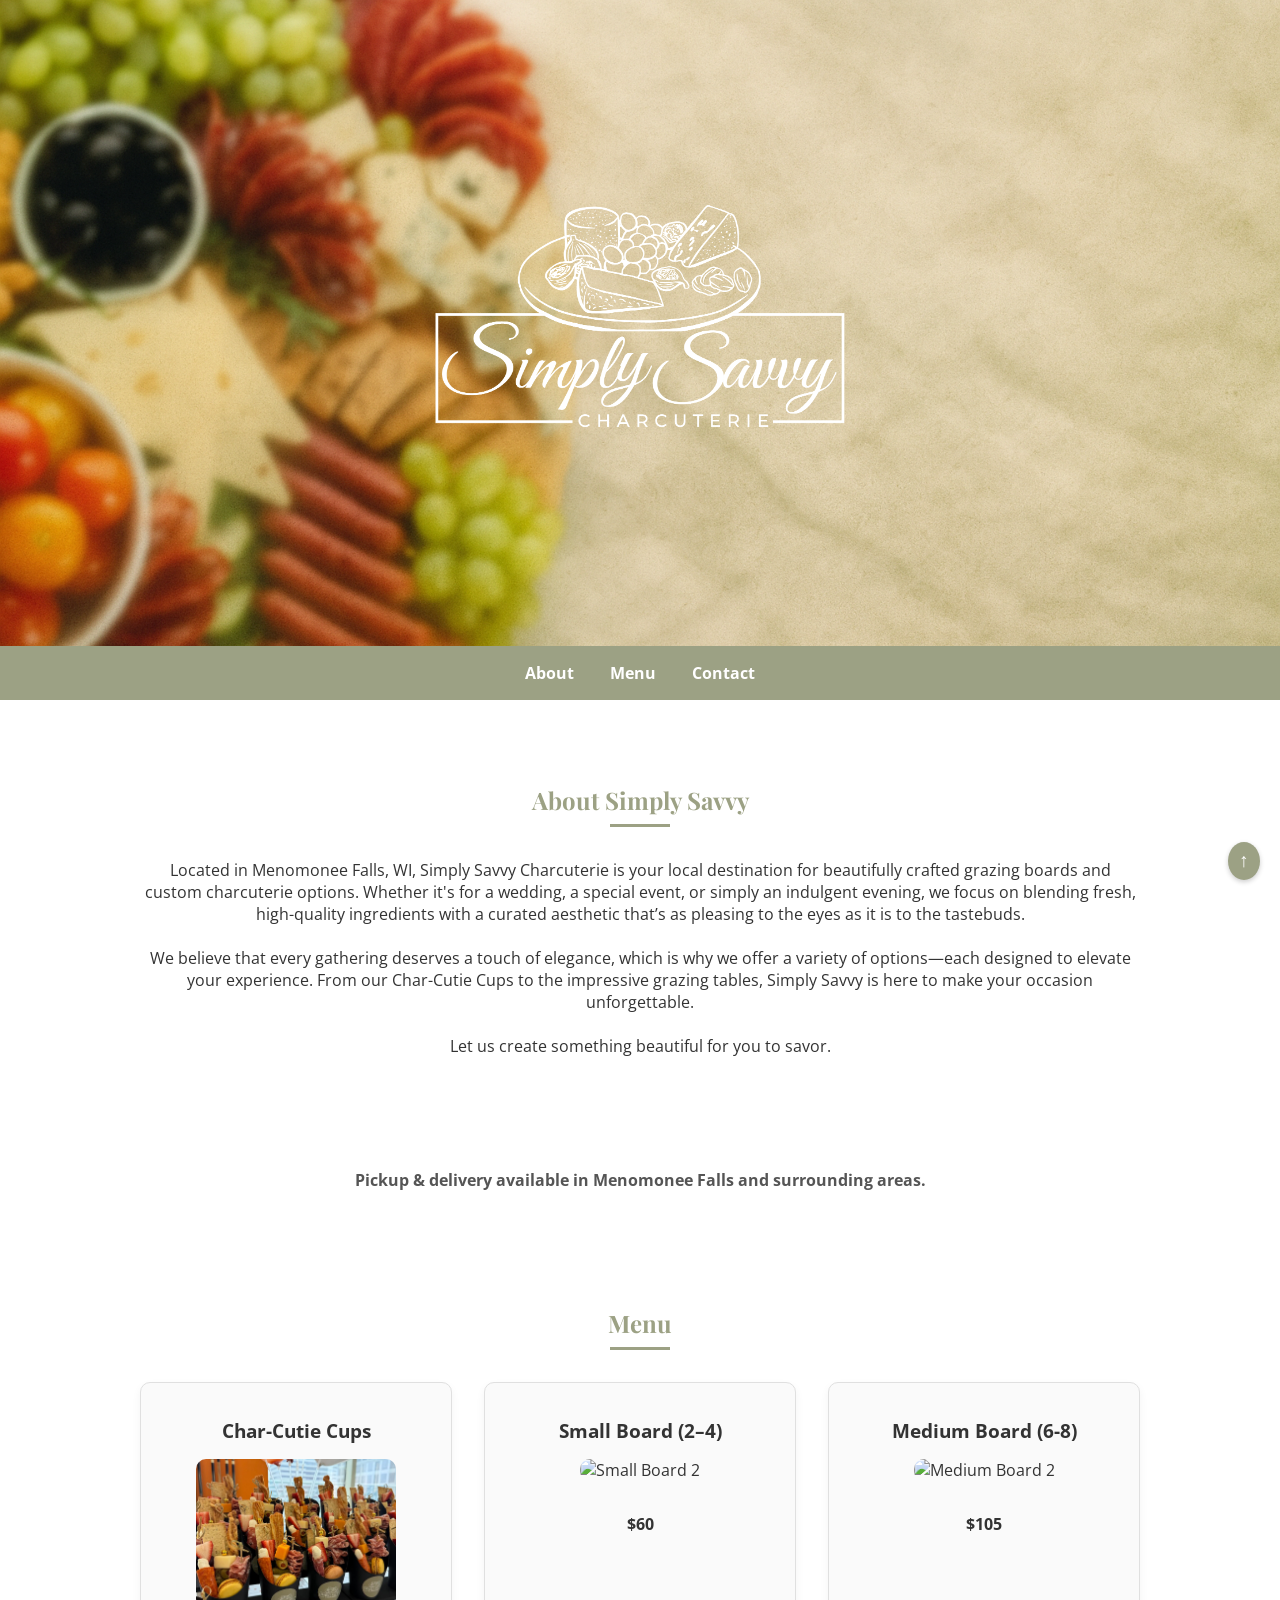
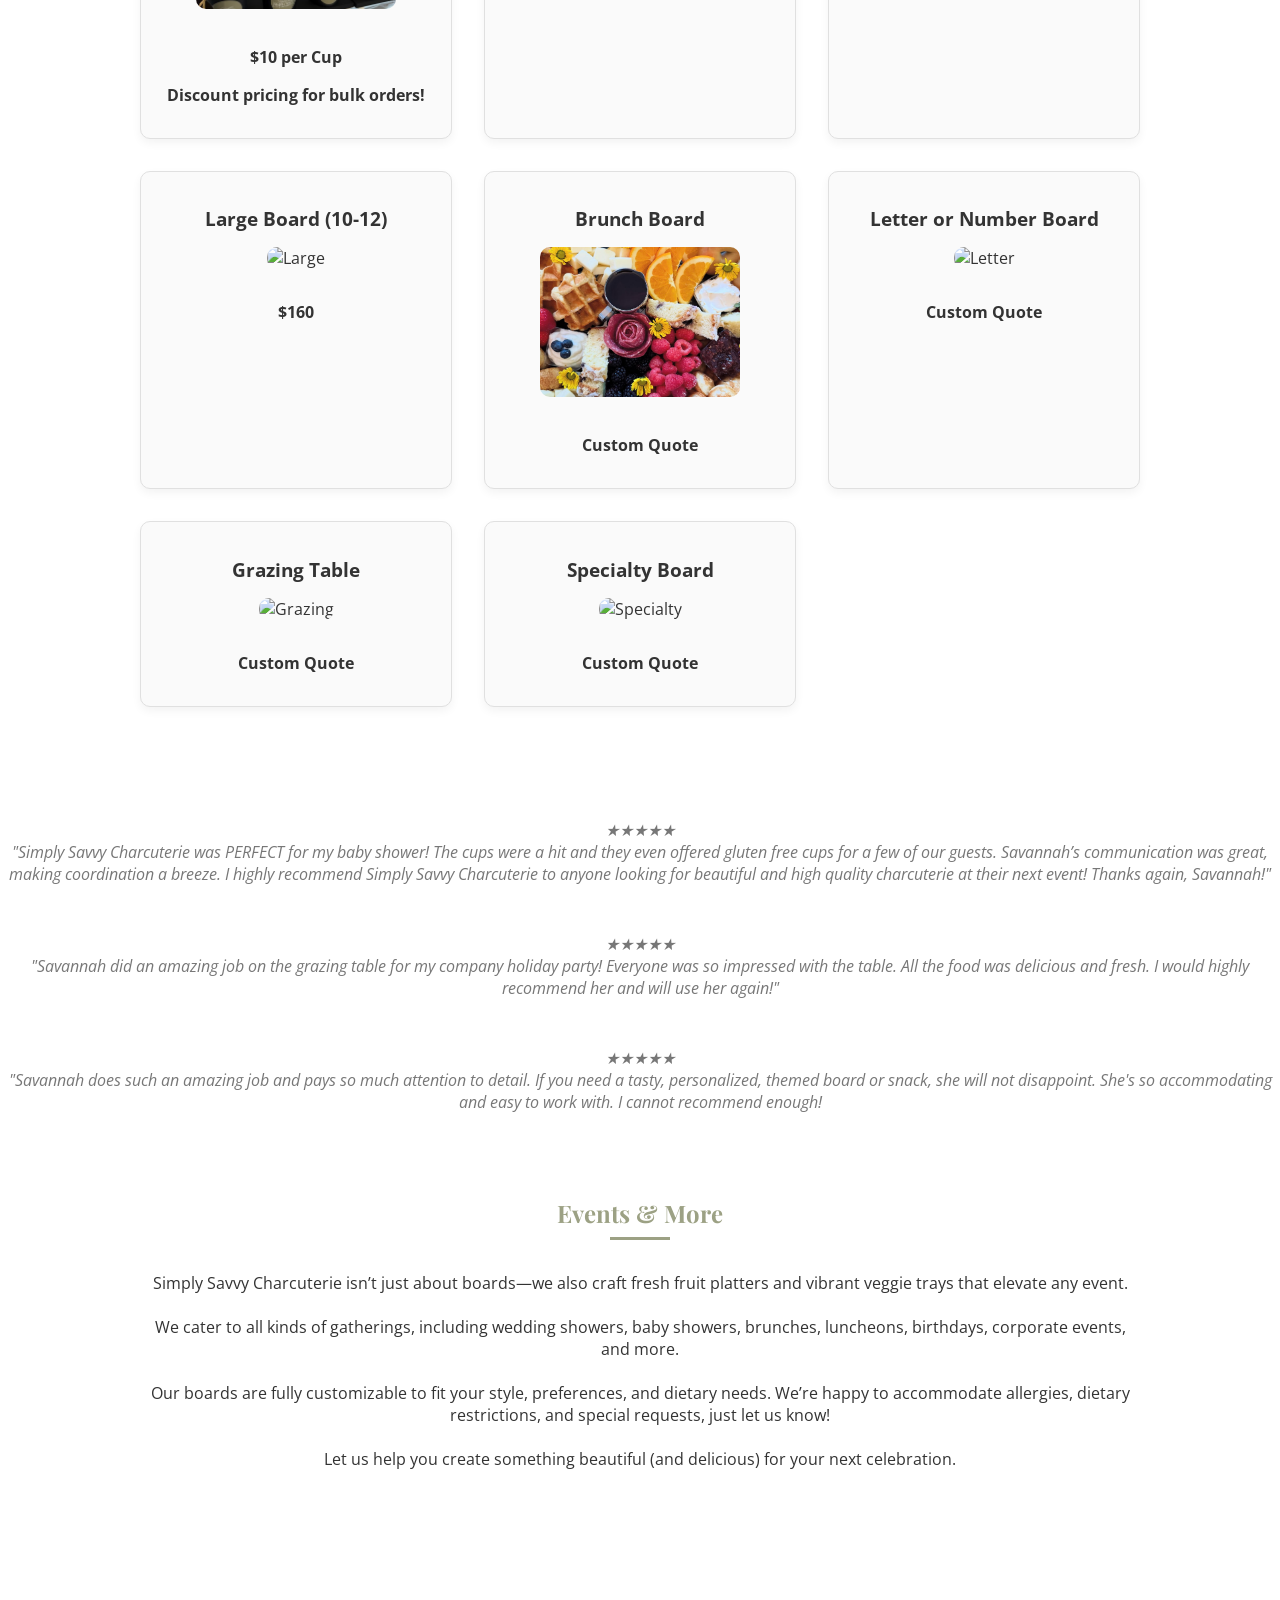
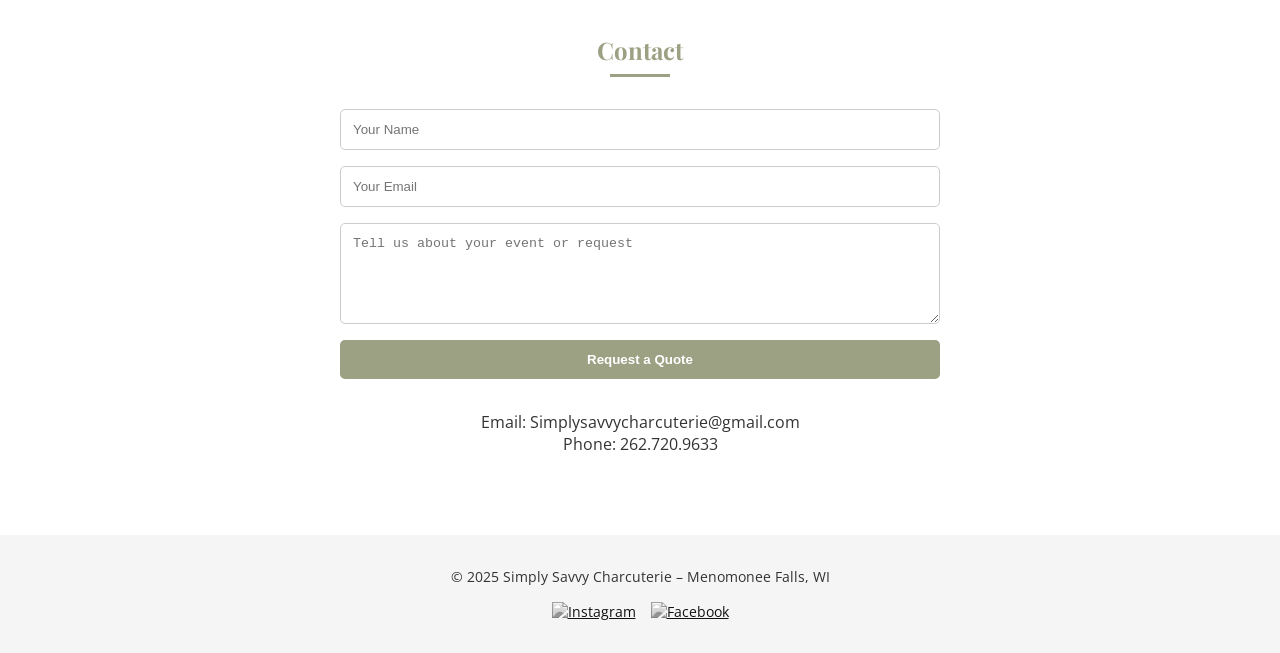
==== index.html @ 7640eafc "Update index.html" ====
<!DOCTYPE html>
<html lang="en">
<head>
  <!-- Google Analytics -->
<script async src="https://www.googletagmanager.com/gtag/js?id=G-XXXXXXXXXX"></script>
<script>
  window.dataLayer = window.dataLayer || [];
  function gtag(){dataLayer.push(arguments);}
  gtag('js', new Date());
  gtag('config', 'G-SJ7EQNNYXX');
</script>

 <head>
  <meta charset="UTF-8" />
  <meta name="viewport" content="width=device-width, initial-scale=1.0" />
  <title>Simply Savvy Charcuterie</title>
  <link rel="icon" href="favicon.jpg" type="image/png">
  <!-- other links like fonts etc. -->
</head>
 <link rel="icon" href="favicon.jpg" type="image/png">

  <meta charset="UTF-8" />
  <meta name="viewport" content="width=device-width, initial-scale=1.0" />
  <title>Simply Savvy Charcuterie</title>
  <!-- Fonts -->
  <link href="https://fonts.googleapis.com/css2?family=Playfair+Display:wght@600&family=Open+Sans&family=Montserrat:wght@500&family=Allura&display=swap" rel="stylesheet">
  <style>
    html {
      scroll-behavior: smooth;
    }

    body {
      margin: 0;
      font-family: 'Open Sans', sans-serif;
      background-color: #ffffff;
      color: #333;
    }

   header {
      background: url('assets/Banner Picture.png') center/cover no-repeat;
      height: 70vh; /* you can adjust this shorter/taller */
      display: flex;
      flex-direction: column;
      align-items: center;
      justify-content: flex-start;
      padding-top: 1rem; /* distance from top */
      color: white;
      text-align: center;
      position: relative;
    }


   header img {
      max-width: 600px;
      margin-bottom: 0.5rem; /* tighten space between logo and tagline */
    }

header h1 {
      font-family: 'Allura', cursive;
      font-size: 3rem;
      font-weight: 400;
      margin: 0;
    }


    nav {
      background-color: #9ca184;
      padding: 1rem;
      text-align: center;
      position: sticky;
      top: 0;
      z-index: 1000;
    }

    nav a {
      margin: 0 1rem;
      color: white;
      text-decoration: none;
      font-weight: bold;
    }

    section {
      padding: 4rem 1rem;
      max-width: 1000px;
      margin: auto;
    }

    h2 {
      text-align: center;
      font-family: 'Playfair Display', serif;
      color: #9ca184;
      margin-bottom: 2rem;
      position: relative;
    }

    h2::after {
      content: "";
      display: block;
      width: 60px;
      height: 3px;
      background: #9ca184;
      margin: 0.5rem auto 0;
    }

    .menu-grid {
      display: grid;
      grid-template-columns: repeat(auto-fit, minmax(260px, 1fr));
      gap: 2rem;
    }

    .menu-card {
      border: 1px solid #e0e0e0;
      border-radius: 10px;
      padding: 1rem;
      background-color: #fafafa;
      text-align: center;
      box-shadow: 0 4px 10px rgba(0, 0, 0, 0.05);
      transition: transform 0.3s ease;
    }

    .menu-card:hover {
      transform: translateY(-5px);
    }

    .menu-card h3 {
      text-align: center;
      margin-bottom: 1rem;
    }

    .menu-card img {
      width: 200px;
      height: 150px;
      object-fit: cover;
      border-radius: 10px;
      margin-bottom: 1rem;
    }

    form {
      display: flex;
      flex-direction: column;
      gap: 1rem;
      max-width: 600px;
      margin: auto;
    }

    input, textarea, button {
      padding: 0.75rem;
      border: 1px solid #ccc;
      border-radius: 5px;
    }

    button {
      background-color: #9ca184;
      color: white;
      border: none;
      cursor: pointer;
      font-weight: bold;
      transition: background-color 0.3s ease, transform 0.2s;
    }

    button:hover {
      background-color: #8d9473;
      transform: scale(1.02);
    }

    .announcement {
      text-align: center;
      font-weight: bold;
      color: #555;
      font-size: 1rem;
      margin: 2rem 0;
    }

    .testimonial {
      text-align: center;
      font-style: italic;
      color: #777;
      margin: 3rem auto 0;
    }

    .back-to-top {
      position: fixed;
      bottom: 20px;
      right: 20px;
      background-color: #9ca184;
      color: white;
      border: none;
      border-radius: 50%;
      padding: 0.5rem 0.7rem;
      cursor: pointer;
      font-size: 1.2rem;
      box-shadow: 0 2px 5px rgba(0, 0, 0, 0.2);
      z-index: 999;
    }

    footer {
      background-color: #f5f5f5;
      text-align: center;
      padding: 2rem 1rem;
      font-size: 0.9rem;
    }

    .social-icons {
      margin-top: 1rem;
      display: flex;
      justify-content: center;
      gap: 15px;
    }

    .social-icons img {
      width: 28px;
      height: 28px;
      transition: transform 0.2s;
      filter: grayscale(100%);
    }

    .social-icons img:hover {
      transform: scale(1.1);
    }

    .tagline {
      font-family: 'Allura', cursive;
      font-size: 3rem;
      color: white;
      margin-top: 0.5rem;
      margin-bottom: 0;
    }

    @media (max-width: 768px) {
  header {
    height: auto;
    padding-top: 2rem;
    padding-bottom: 2rem;
  }

  header img {
    width: 80%;
    max-width: 350px;
    margin-bottom: 0.5rem;
  }

  .tagline {
    font-size: 2rem;
    padding: 0 1rem;
  }

  nav {
    padding: 0.5rem;
  }

  nav a {
  display: inline-block;
  margin: 0 0.5rem;
  font-size: 0.9rem;
  }

  section {
    padding: 2rem 1rem;
  }

  h2 {
    font-size: 1.75rem;
  }

  .menu-grid {
    grid-template-columns: 1fr; /* stack cards vertically */
  }

  .menu-card img {
    width: 100%;
    height: auto;
  }

  .menu-card {
    padding: 1rem;
  }

  form {
    padding: 0 1rem;
  }

  .back-to-top {
    font-size: 1rem;
    padding: 0.4rem 0.6rem;
    bottom: 15px;
    right: 15px;
  }
 .section-divider {
    display: block;
    margin: 1.5rem auto 2rem;
    width: 300px;       /* ⬅️ increase for longer look */
    height: auto;
    max-height: 25px;           /* make it thinner */ 
    opacity: 0.7;
    object-fit: contain;

  }


  </style>
</head>
<body>
  <header>
    <img src="assets/White Logo SS.png" alt="Simply Savvy Charcuterie Logo" />
     
  </header>

  <nav>
    <a href="#about">About</a>
    <a href="#menu">Menu</a>
    <a href="#contact">Contact</a>
  </nav>

  <section id="about">
    <h2>About Simply Savvy</h2>
    <p style="text-align:center;">Located in Menomonee Falls, WI, Simply Savvy Charcuterie is your local destination for beautifully crafted grazing boards and custom charcuterie options. Whether it's for a wedding, a special event, or simply an indulgent evening, we focus on blending fresh, high-quality ingredients with a curated aesthetic that’s as pleasing to the eyes as it is to the tastebuds.<br><br>We believe that every gathering deserves a touch of elegance, which is why we offer a variety of options—each designed to elevate your experience. From our Char-Cutie Cups to the impressive grazing tables, Simply Savvy is here to make your occasion unforgettable.<br><br>Let us create something beautiful for you to savor.</p>
  </section>

  <div class="announcement">Pickup & delivery available in Menomonee Falls and surrounding areas.</div>

  <section id="menu">
    <h2>Menu</h2>
    <div class="menu-grid">
      <div class="menu-card">
        <h3>Char-Cutie Cups</h3>
        <img src="assets/Charcuterie Cups.jpg" alt="pink cup">
        <p><strong>$10 per Cup</strong></p>
        <p><strong>Discount pricing for bulk orders!</strong></p>
      </div>
      <div class="menu-card">
        <h3>Small Board (2–4)</h3>
        <img src="assets/Small new.jpg" alt="Small Board 2">
        <p><strong>$60</strong></p>
      </div>
      <div class="menu-card">
        <h3>Medium Board (6-8)</h3>
        <img src="assets/Medium new.jpg" alt="Medium Board 2">
        <p><strong>$105</strong></p>
      </div>
      <div class="menu-card">
        <h3>Large Board (10-12)</h3>
        <img src="assets/Large Board.jpg" alt="Large">
        <p><strong>$160</strong></p>
      </div>
      <div class="menu-card">
        <h3>Brunch Board</h3>
        <img src="assets/brunch new.jpg" alt="Brunch Board">
        <p><strong>Custom Quote</strong></p>
      </div>
      <div class="menu-card">
        <h3>Letter or Number Board</h3>
        <img src="assets/Letter new.jpg" alt="Letter">
        <p><strong>Custom Quote</strong></p>
      </div>
      <div class="menu-card">
        <h3>Grazing Table</h3>
        <img src="assets/Graze new.jpg" alt="Grazing">
        <p><strong>Custom Quote</strong></p>
      </div>
      <div class="menu-card">
        <h3>Specialty Board</h3>
        <img src="assets/Special new.jpg" alt="Specialty">
        <p><strong>Custom Quote</strong></p>
      </div>
    </div>
  </section>

 <div class="testimonial">★★★★★<br>"Simply Savvy Charcuterie was PERFECT for my baby shower! The cups were a hit and they even offered gluten free cups for a few of our guests. Savannah’s communication was great, making coordination a breeze. I highly recommend Simply Savvy Charcuterie to anyone looking for beautiful and high quality charcuterie at their next event! Thanks again, Savannah!"</div>

  <div class="testimonial">★★★★★<br>"Savannah did an amazing job on the grazing table for my company holiday party! Everyone was so impressed with the table. All the food was delicious and fresh. I would highly recommend her and will use her again!"</div>
  <div class="testimonial">★★★★★<br>"Savannah does such an amazing job and pays so much attention to detail. If you need a tasty, personalized, themed board or snack, she will not disappoint. She's so accommodating and easy to work with. I cannot recommend enough!</div>

  <section id="events">
  <h2>Events & More</h2>
  <p style="text-align:center;">
    Simply Savvy Charcuterie isn’t just about boards—we also craft fresh fruit platters and vibrant veggie trays that elevate any event.
<br><br>
We cater to all kinds of gatherings, including wedding showers, baby showers, brunches, luncheons, birthdays, corporate events, and more.
<br><br>
Our boards are fully customizable to fit your style, preferences, and dietary needs. We’re happy to accommodate allergies, dietary restrictions, and special requests, just let us know!
<br><br>
Let us help you create something beautiful (and delicious) for your next celebration.
  </p>
</section>

  <section id="contact">
    <h2>Contact</h2>
    <form name="contact" method="POST" data-netlify="true" action="/thank-you.html">
  <input type="hidden" name="form-name" value="contact" />
  
  <input type="text" name="name" placeholder="Your Name" required />
  <input type="email" name="email" placeholder="Your Email" required />
  <textarea name="message" placeholder="Tell us about your event or request" rows="5" required></textarea>
  
  <button type="submit">Request a Quote</button>
</form>


    <p style="text-align:center; margin-top: 2rem;">Email: Simplysavvycharcuterie@gmail.com<br>Phone: 262.720.9633</p>
  </section>

  <footer>
    &copy; 2025 Simply Savvy Charcuterie – Menomonee Falls, WI
    <div class="social-icons">
      <a href="https://www.instagram.com/simplysavvycharcuterie/" target="_blank">
        <img src="https://cdn-icons-png.flaticon.com/512/2111/2111463.png" alt="Instagram" />
      </a>
      <a href="https://www.facebook.com/people/Simply-Savvy-Charcuterie/61576973744688/" target="_blank">
        <img src="https://cdn-icons-png.flaticon.com/512/733/733547.png" alt="Facebook" />
      </a>
    </div>
  </footer>

  <button class="back-to-top" onclick="window.scrollTo({ top: 0, behavior: 'smooth' })">↑</button>
</body>
</html>
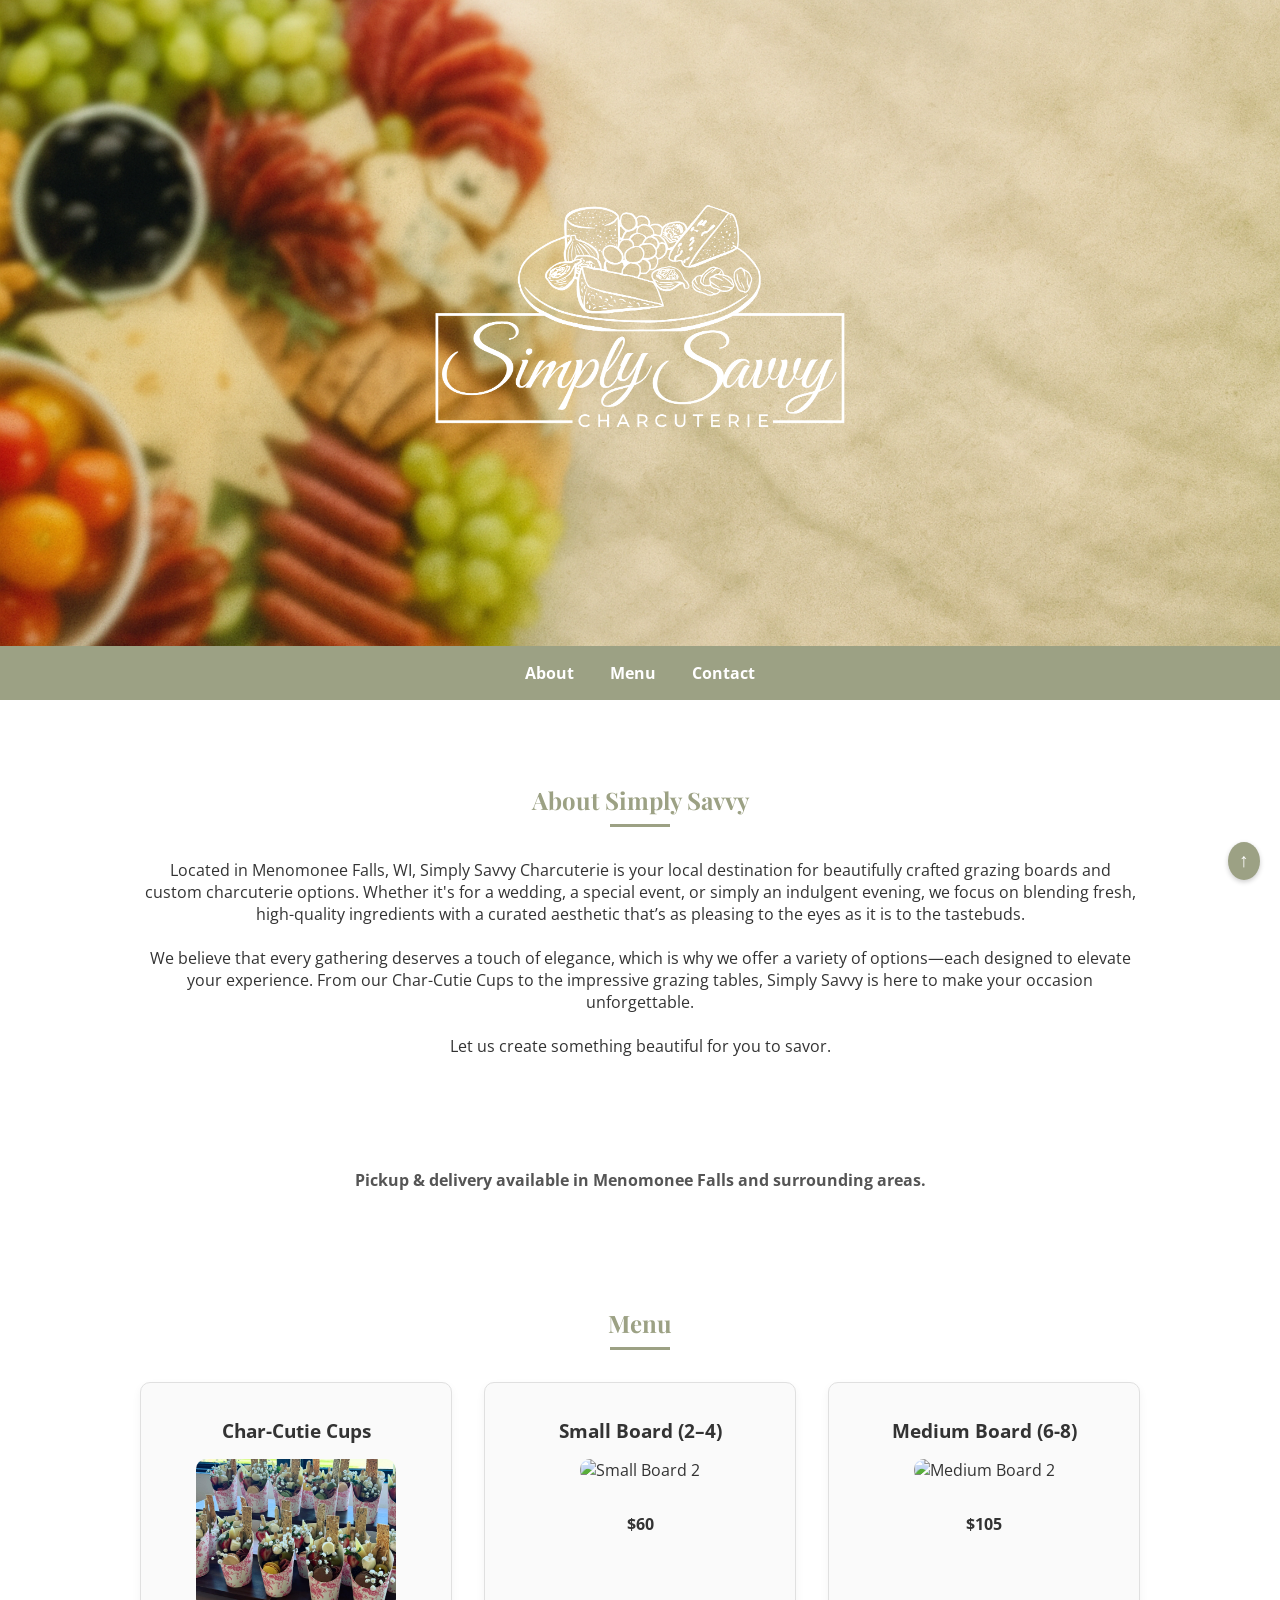
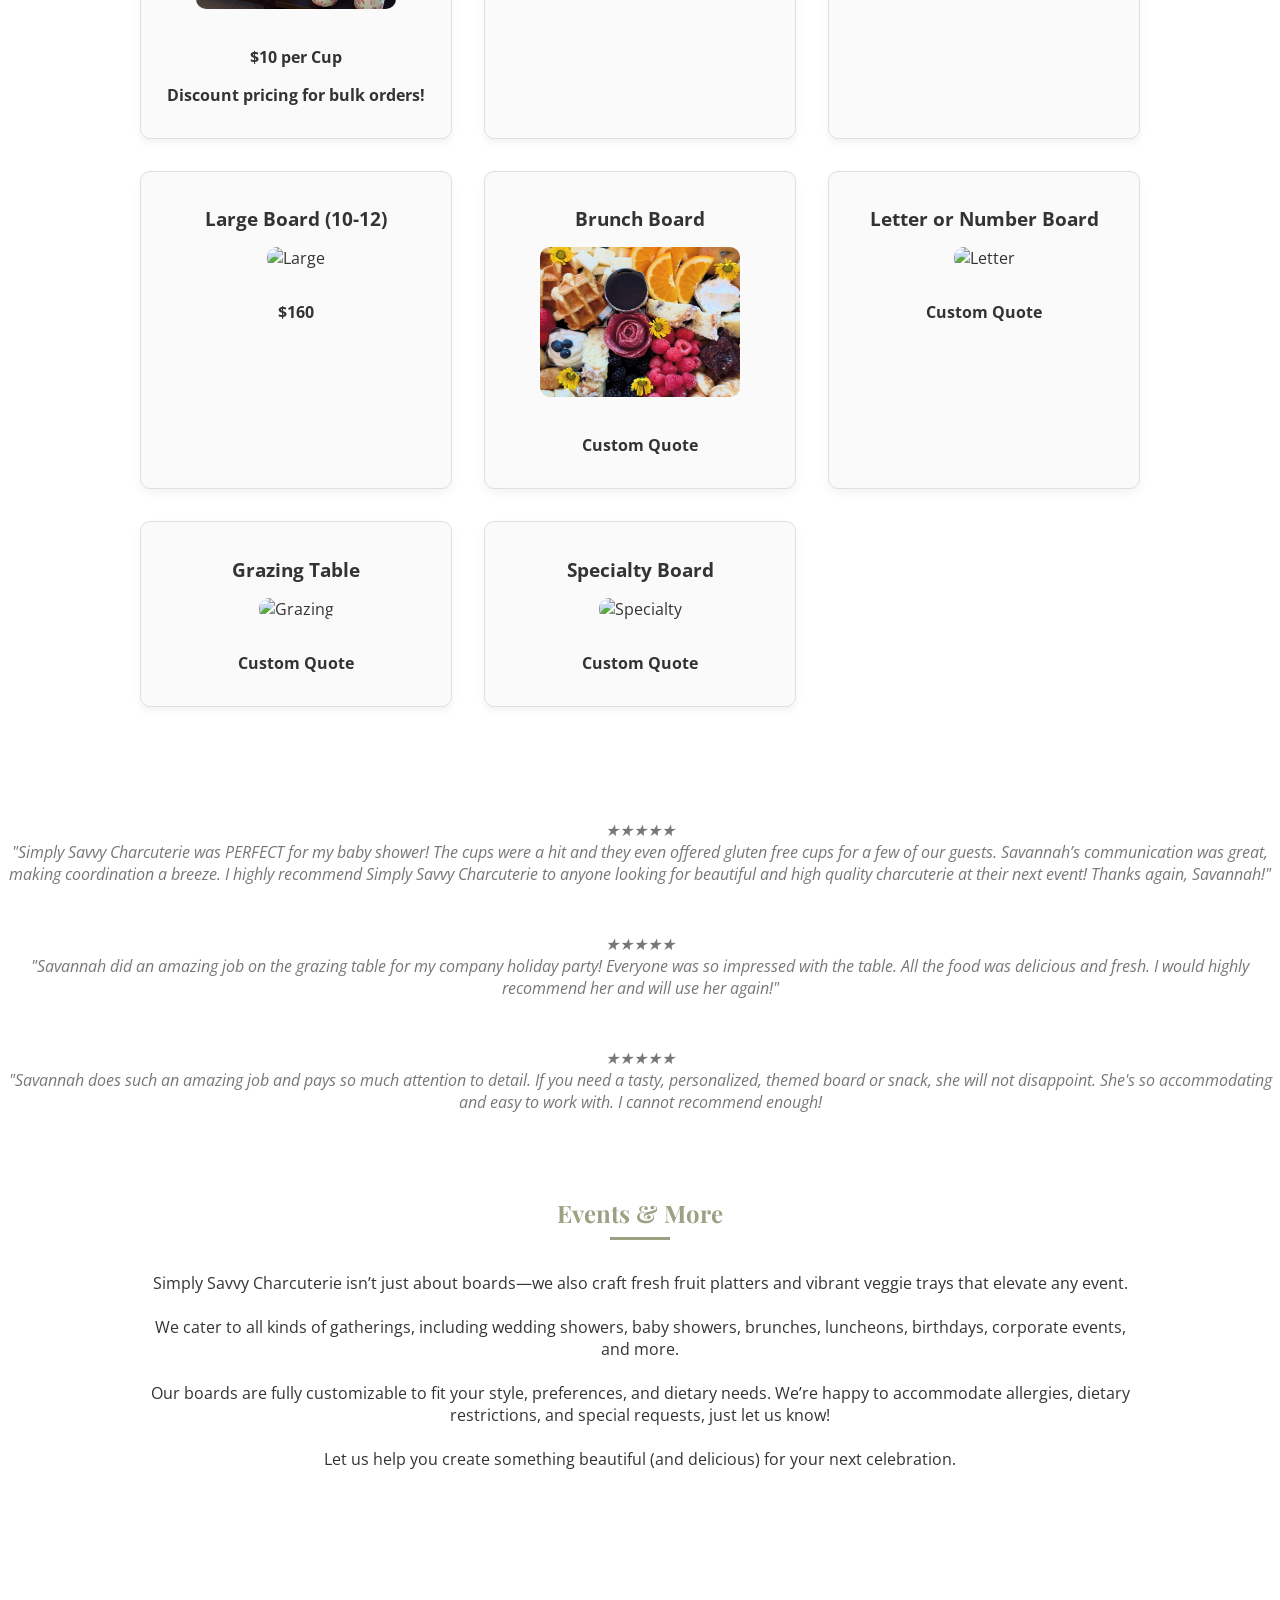
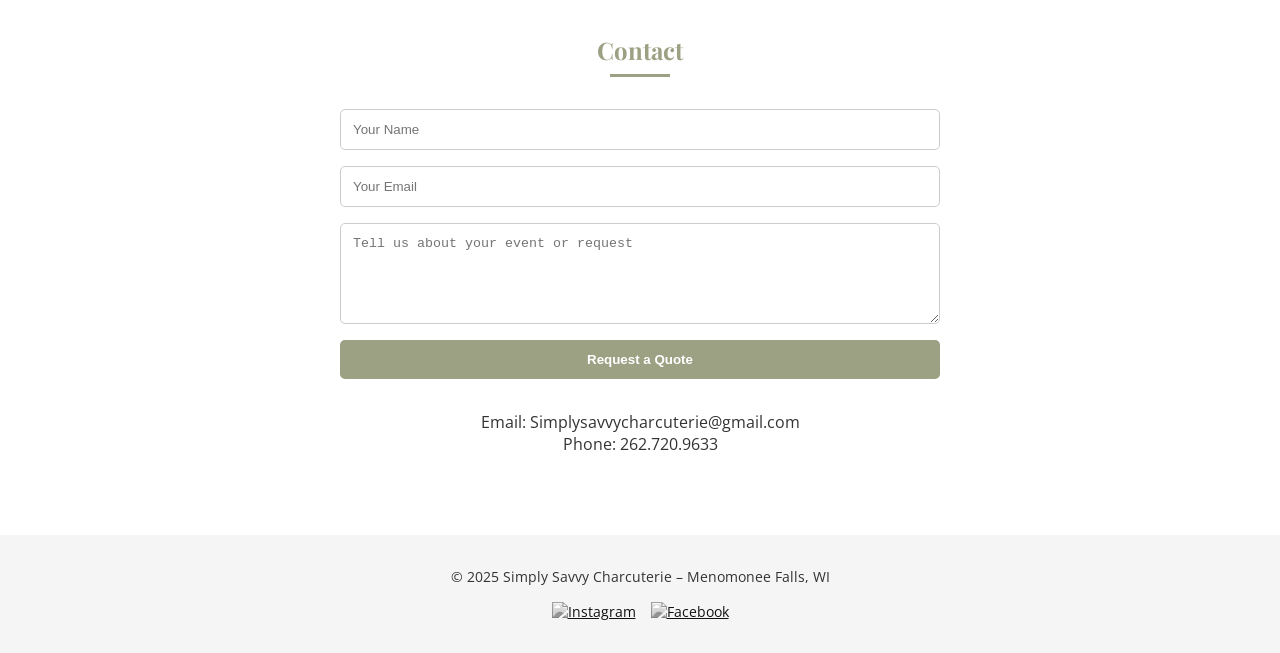
==== commit 8f1f95eb: "Update index.html" ====
--- a/index.html
+++ b/index.html
@@ -323,23 +323,23 @@
     <div class="menu-grid">
       <div class="menu-card">
         <h3>Char-Cutie Cups</h3>
-        <img src="assets/Charcuterie Cups.jpg" alt="pink cup">
+        <img src="assets/pink cup.jpg" alt="pink cup">
         <p><strong>$10 per Cup</strong></p>
         <p><strong>Discount pricing for bulk orders!</strong></p>
       </div>
       <div class="menu-card">
         <h3>Small Board (2–4)</h3>
-        <img src="assets/Small new.jpg" alt="Small Board 2">
+        <img src="assets/Small board 2.jpg" alt="Small Board 2">
         <p><strong>$60</strong></p>
       </div>
       <div class="menu-card">
         <h3>Medium Board (6-8)</h3>
-        <img src="assets/Medium new.jpg" alt="Medium Board 2">
+        <img src="assets/Medium board 2.jpg" alt="Medium Board 2">
         <p><strong>$105</strong></p>
       </div>
       <div class="menu-card">
         <h3>Large Board (10-12)</h3>
-        <img src="assets/Large Board.jpg" alt="Large">
+        <img src="assets/Large.jpg" alt="Large">
         <p><strong>$160</strong></p>
       </div>
       <div class="menu-card">
@@ -354,7 +354,7 @@
       </div>
       <div class="menu-card">
         <h3>Grazing Table</h3>
-        <img src="assets/Graze new.jpg" alt="Grazing">
+        <img src="assets/Grazing.jpg" alt="Grazing">
         <p><strong>Custom Quote</strong></p>
       </div>
       <div class="menu-card">
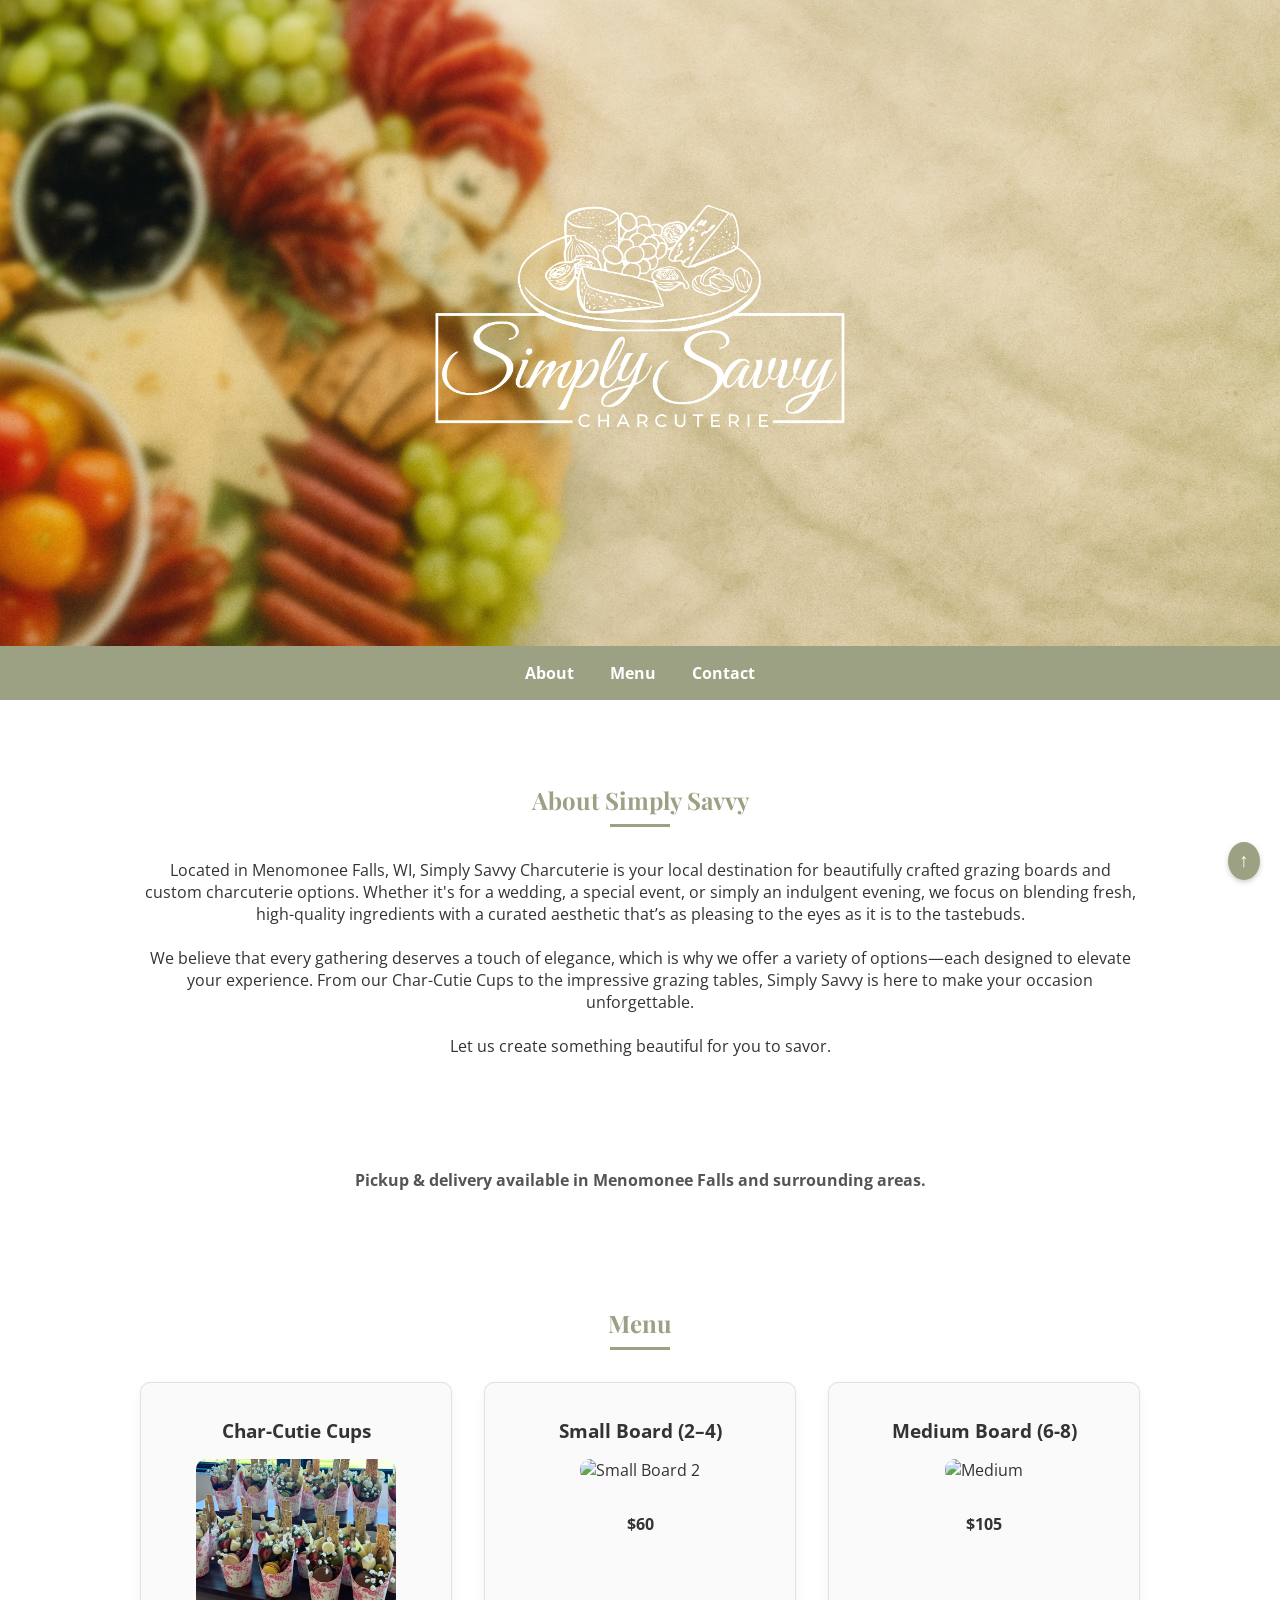
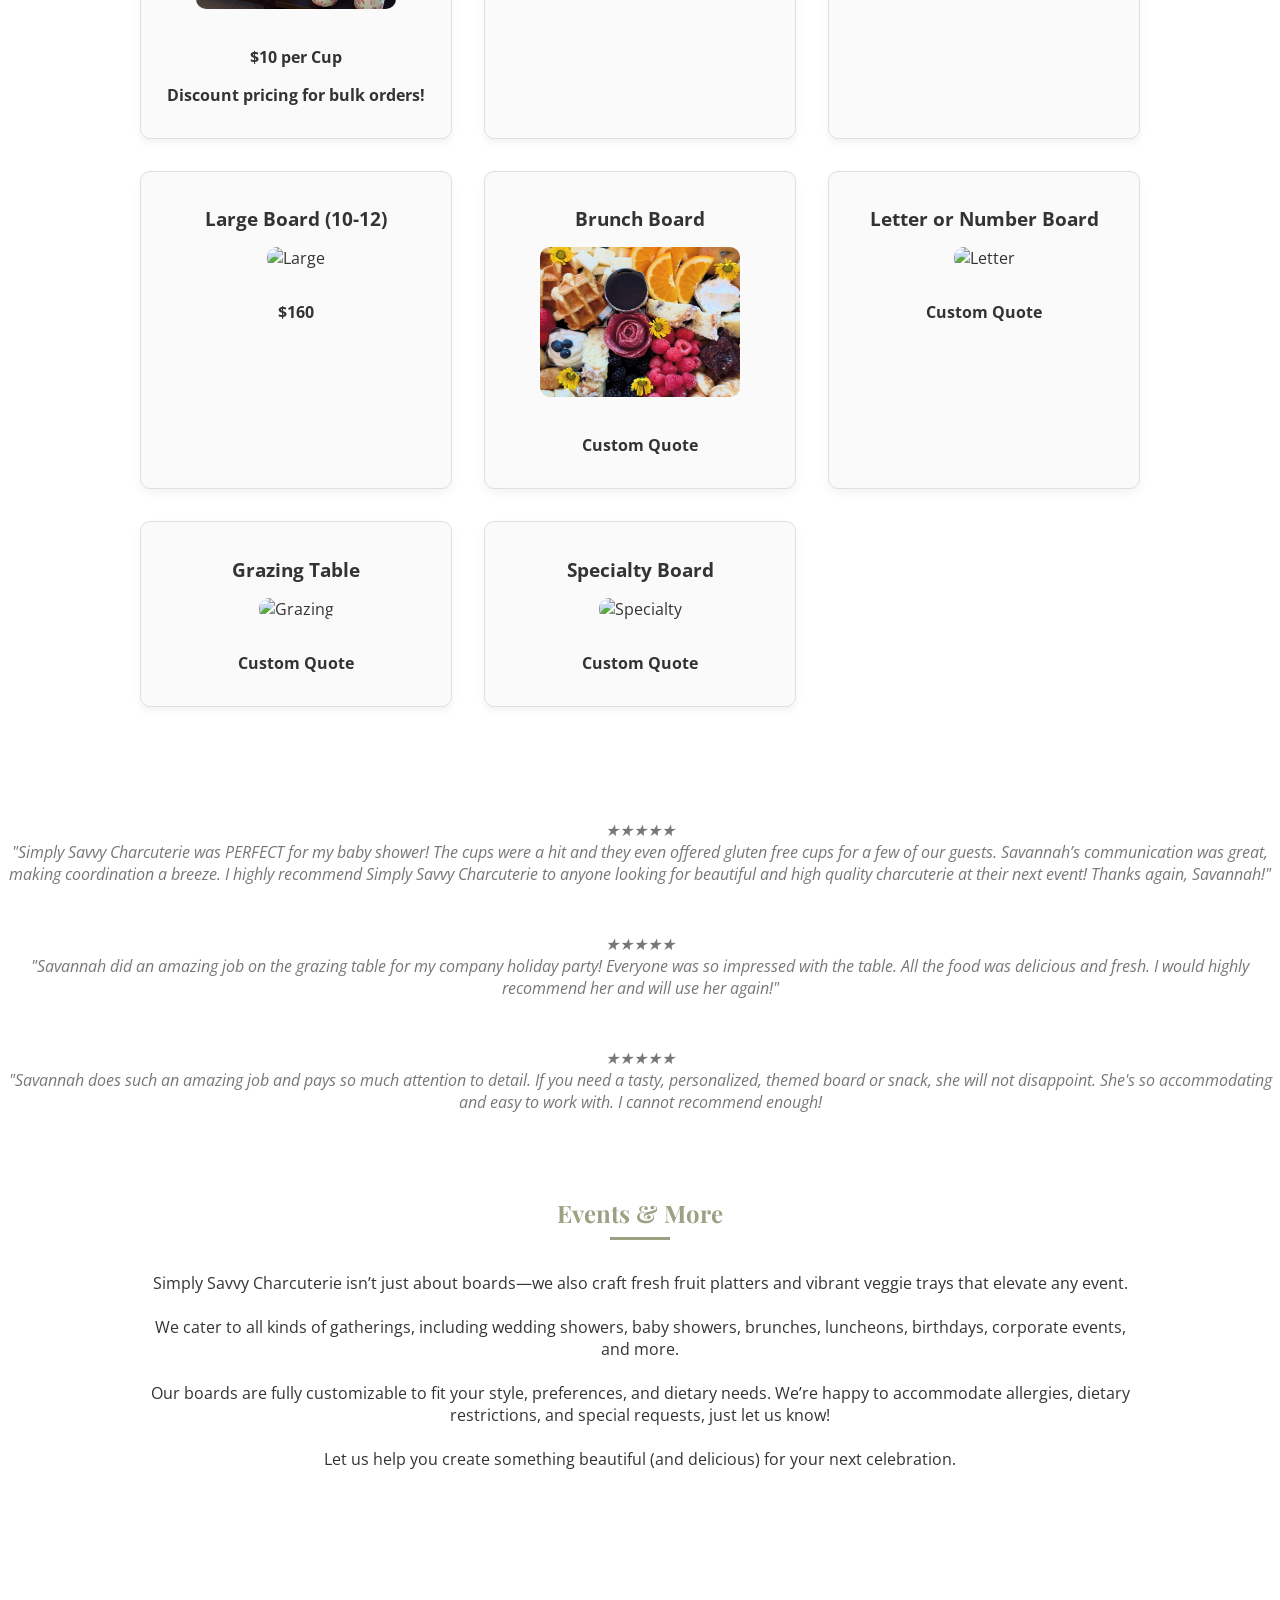
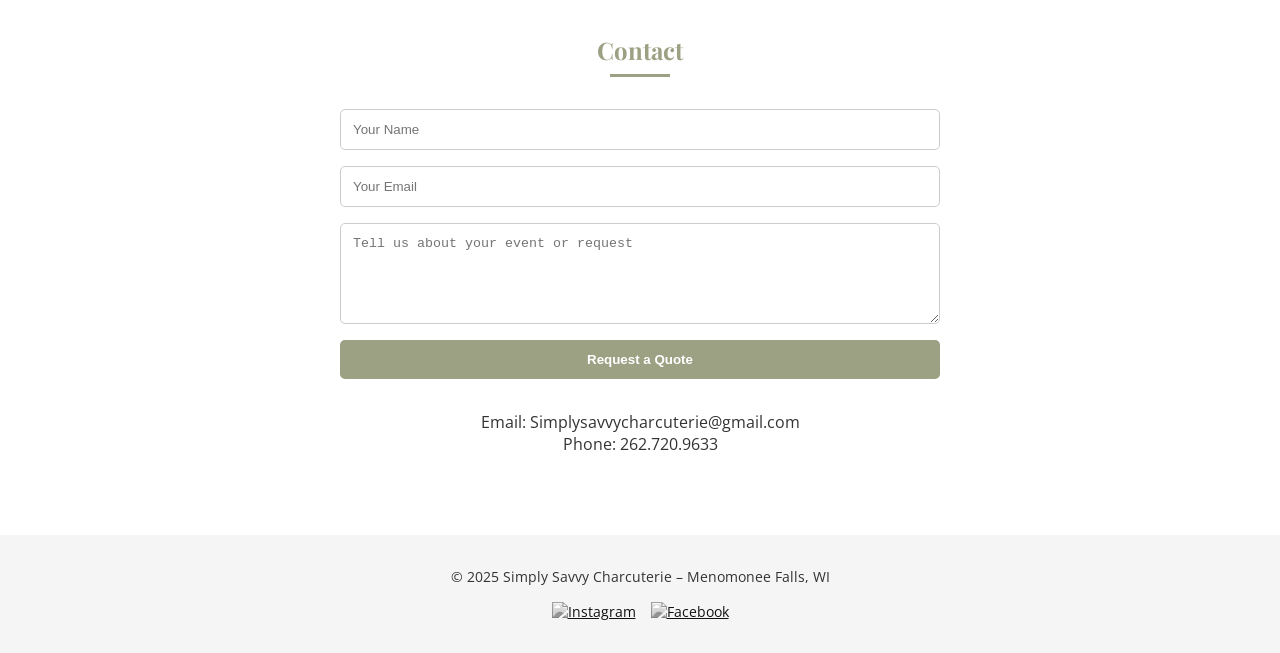
==== commit 57b642d8: "Update index.html" ====
--- a/index.html
+++ b/index.html
@@ -334,7 +334,7 @@
       </div>
       <div class="menu-card">
         <h3>Medium Board (6-8)</h3>
-        <img src="assets/Medium board 2.jpg" alt="Medium Board 2">
+        <img src="assets/Medium.jpg" alt="Medium">
         <p><strong>$105</strong></p>
       </div>
       <div class="menu-card">
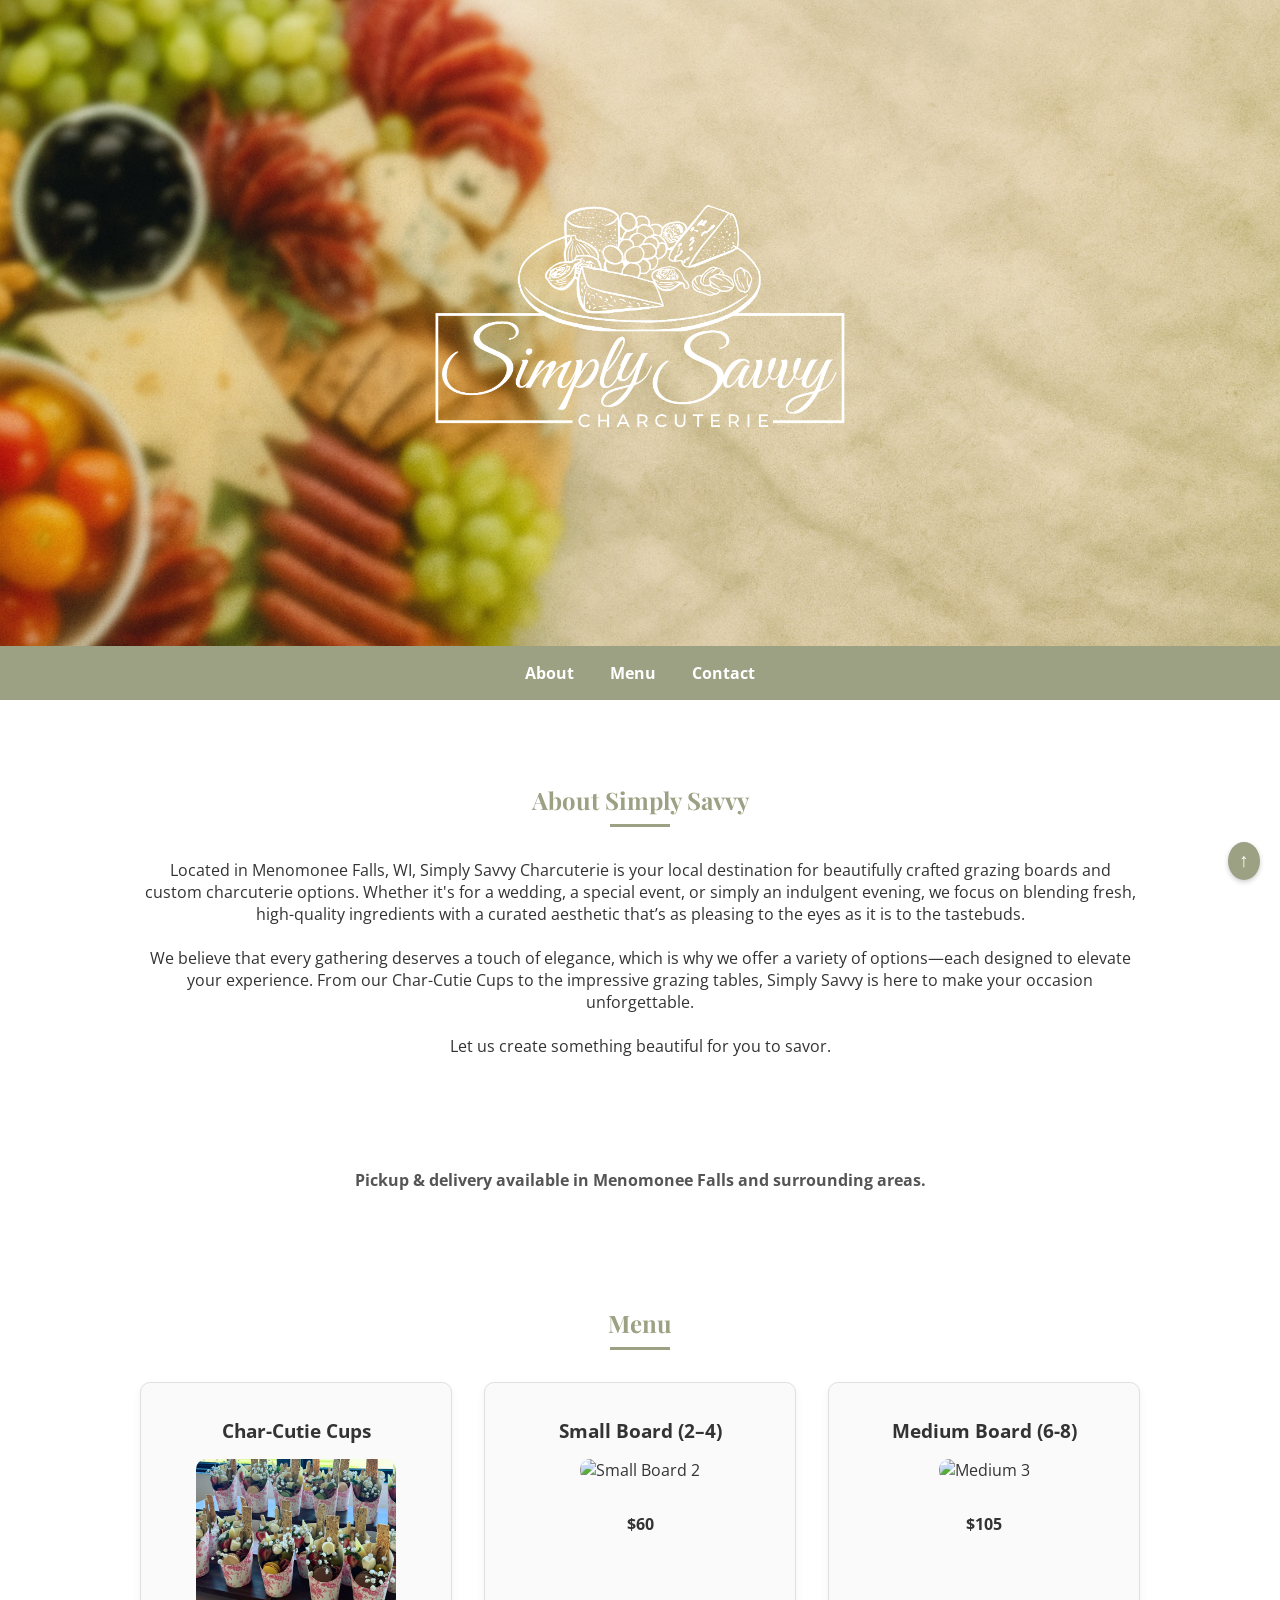
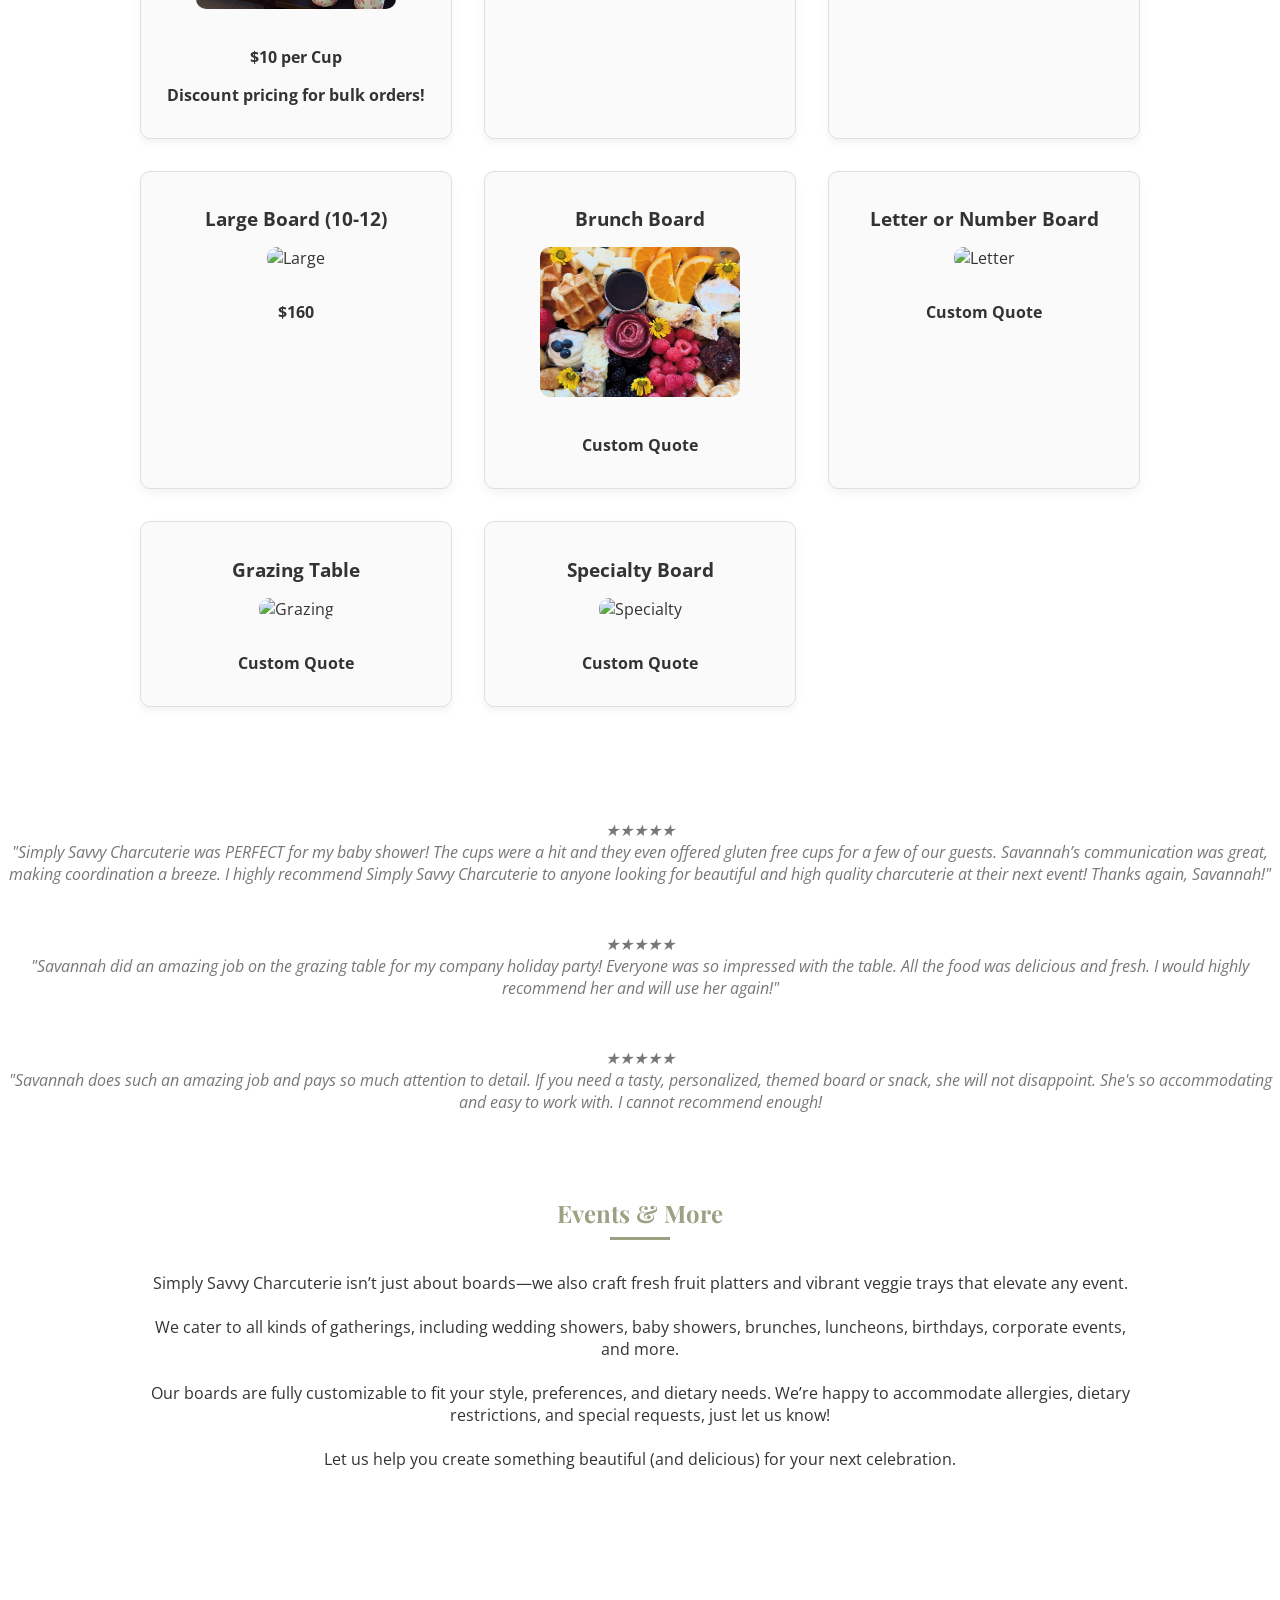
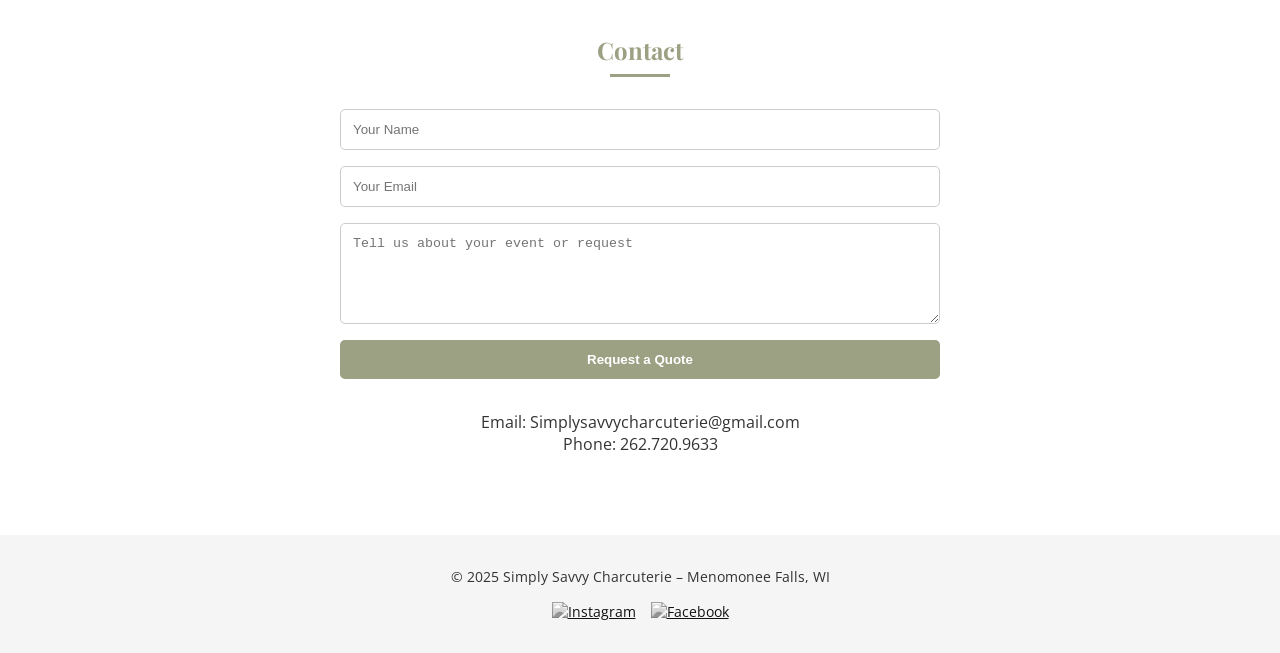
==== commit 373cb3f7: "Update index.html" ====
--- a/index.html
+++ b/index.html
@@ -334,7 +334,7 @@
       </div>
       <div class="menu-card">
         <h3>Medium Board (6-8)</h3>
-        <img src="assets/Medium.jpg" alt="Medium">
+        <img src="assets/Medium 3.jpg" alt="Medium 3">
         <p><strong>$105</strong></p>
       </div>
       <div class="menu-card">
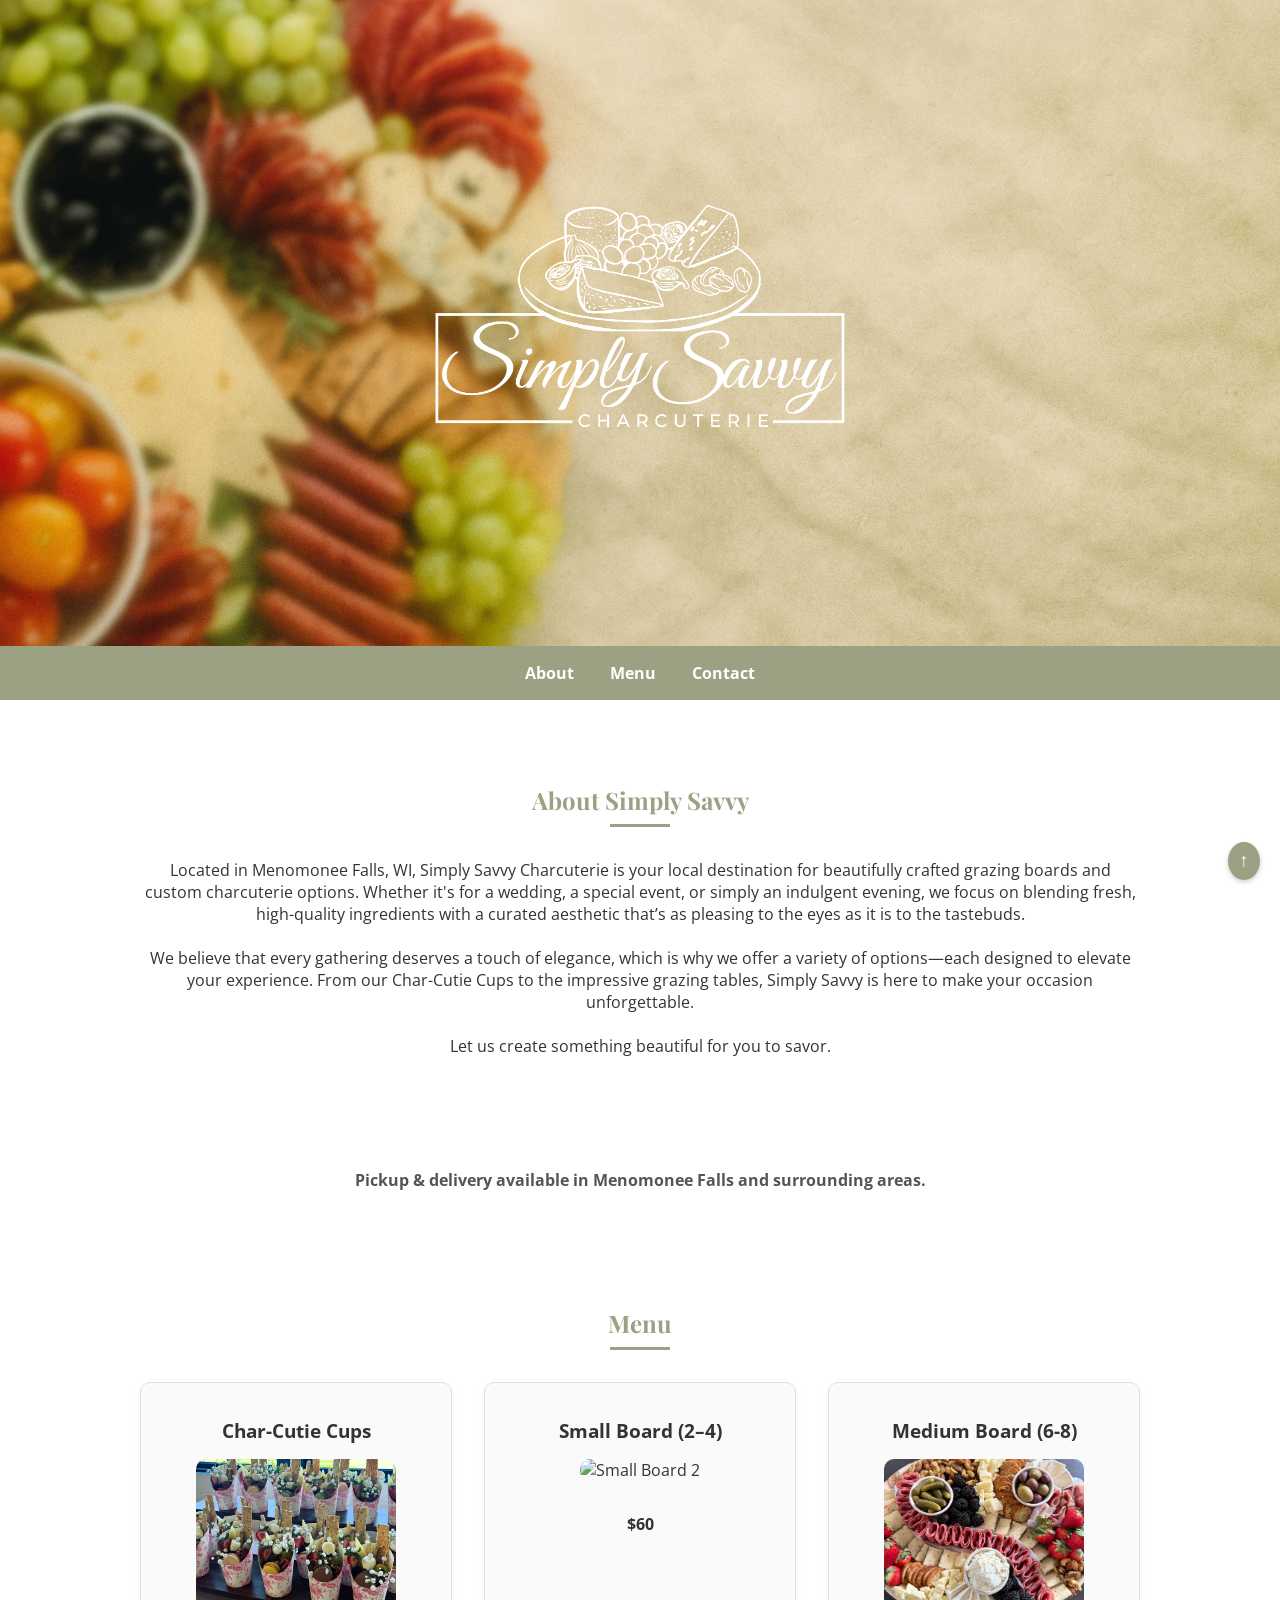
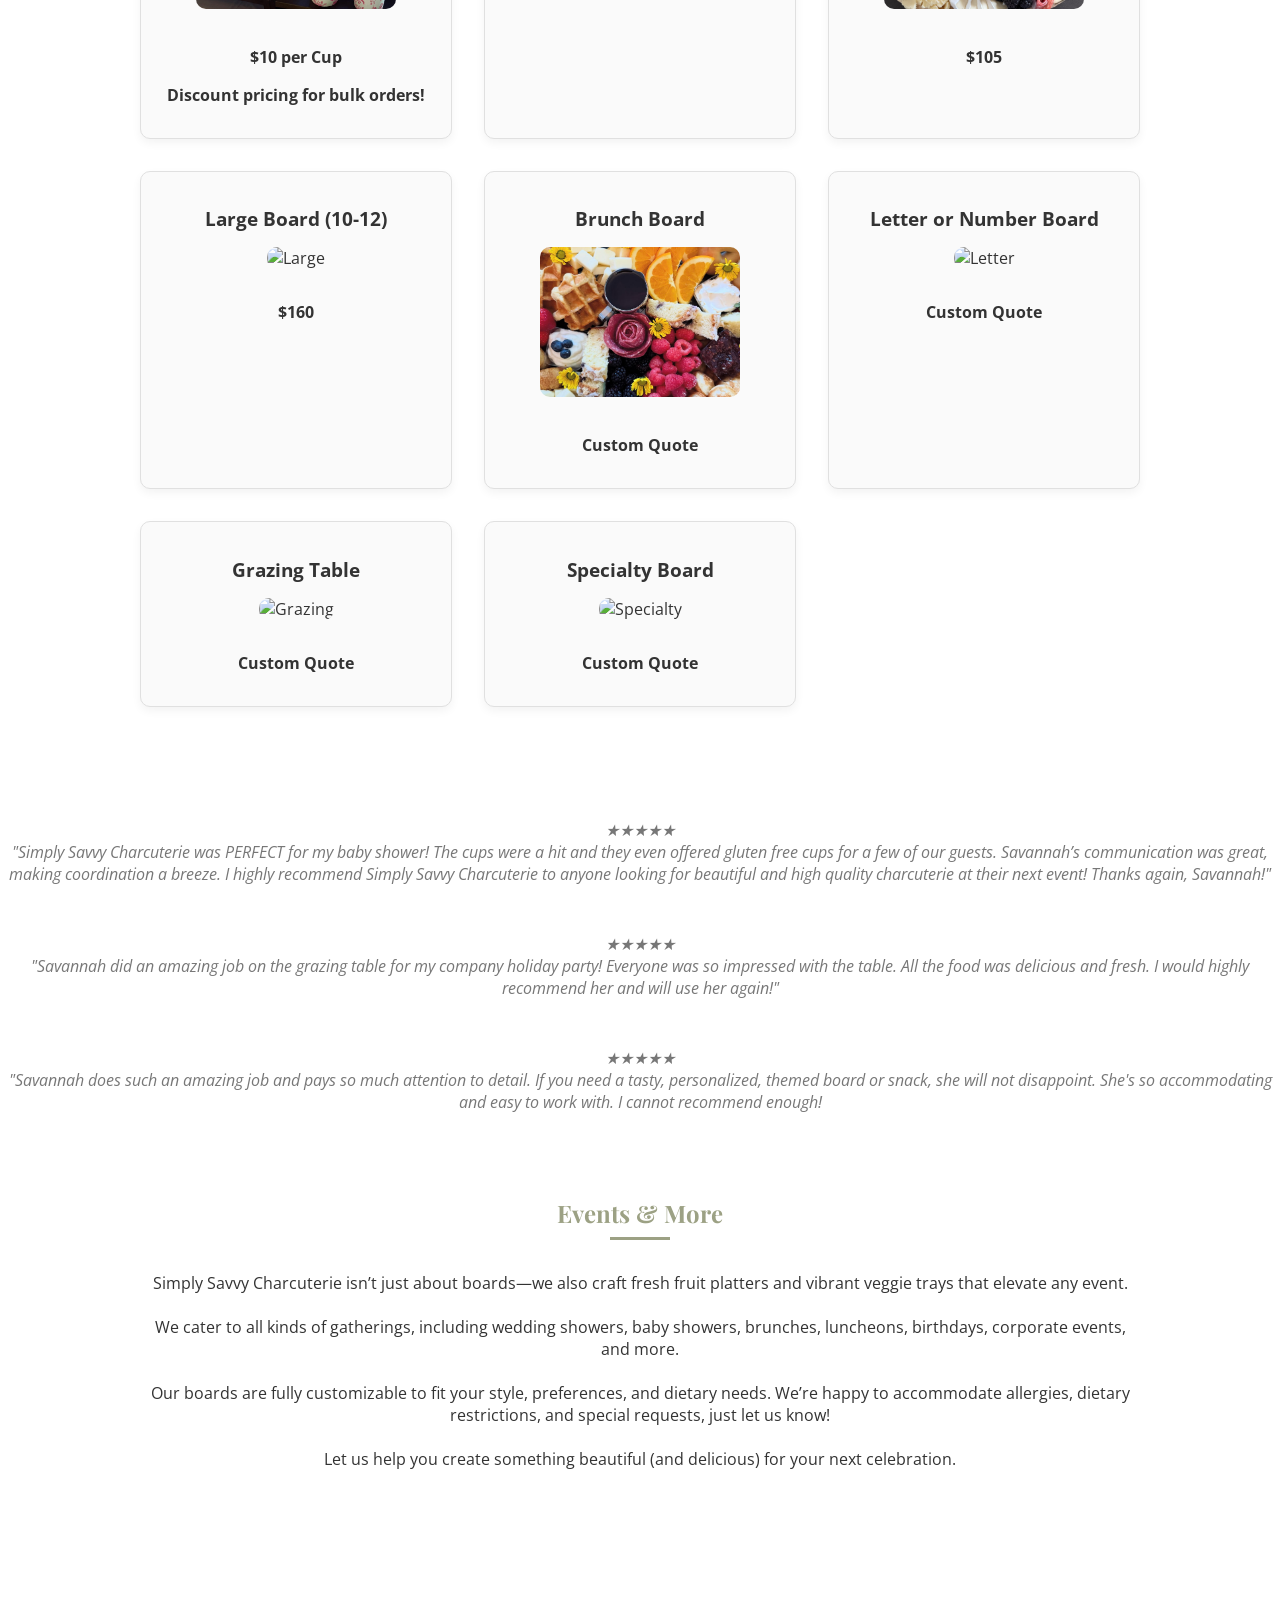
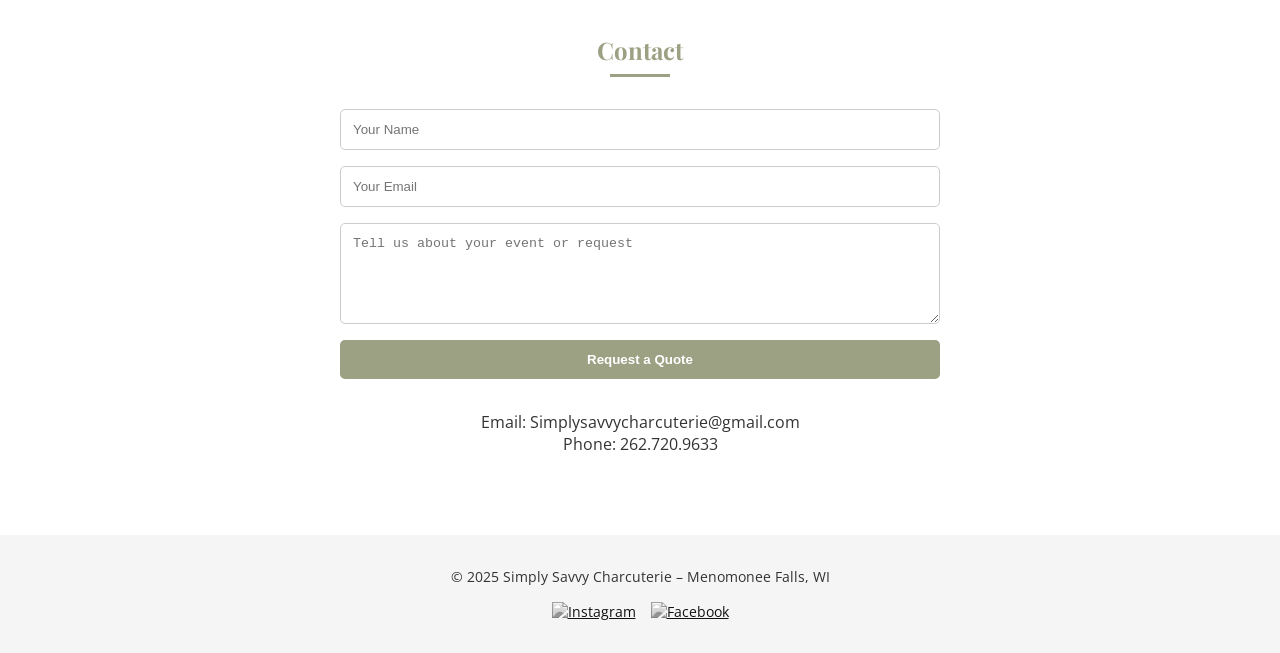
==== commit cda181e9: "Update index.html" ====
--- a/index.html
+++ b/index.html
@@ -334,7 +334,7 @@
       </div>
       <div class="menu-card">
         <h3>Medium Board (6-8)</h3>
-        <img src="assets/Medium 3.jpg" alt="Medium 3">
+        <img src="assets/medium 3.jpg" alt="medium 3">
         <p><strong>$105</strong></p>
       </div>
       <div class="menu-card">
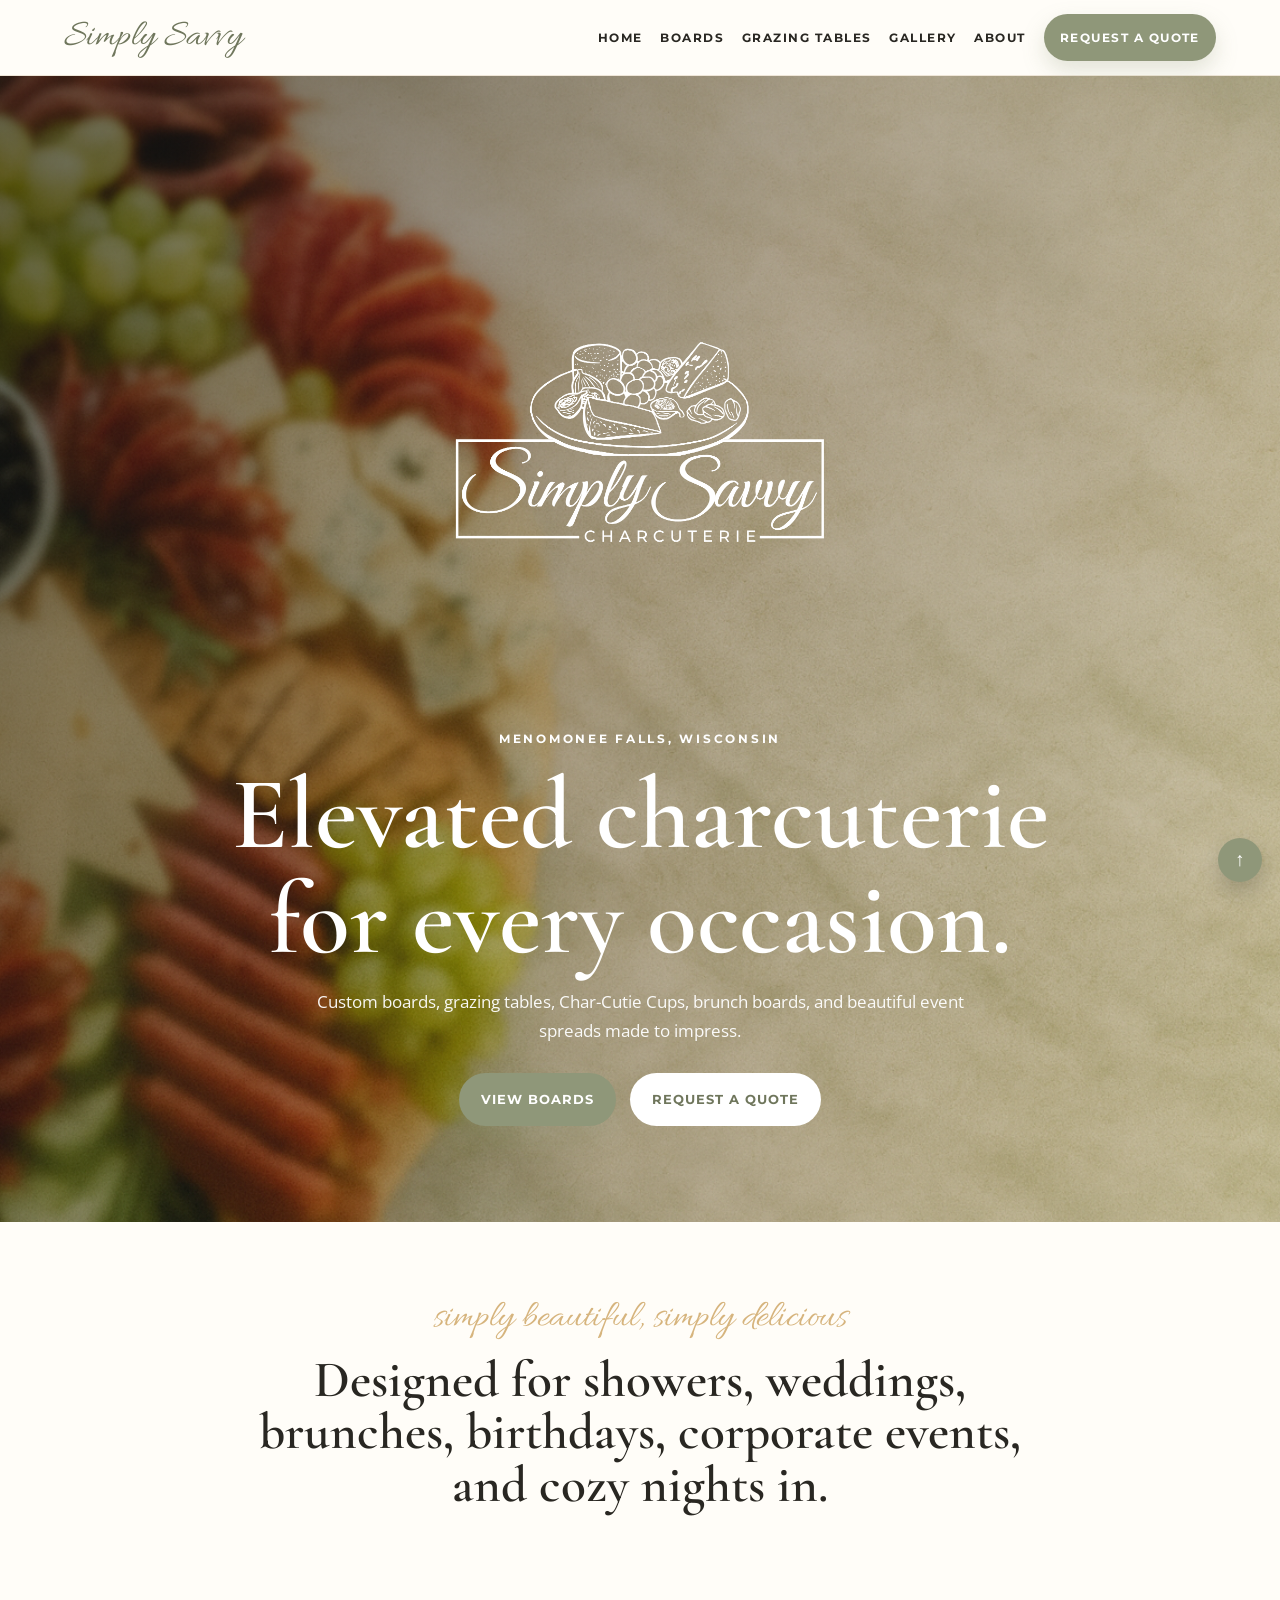
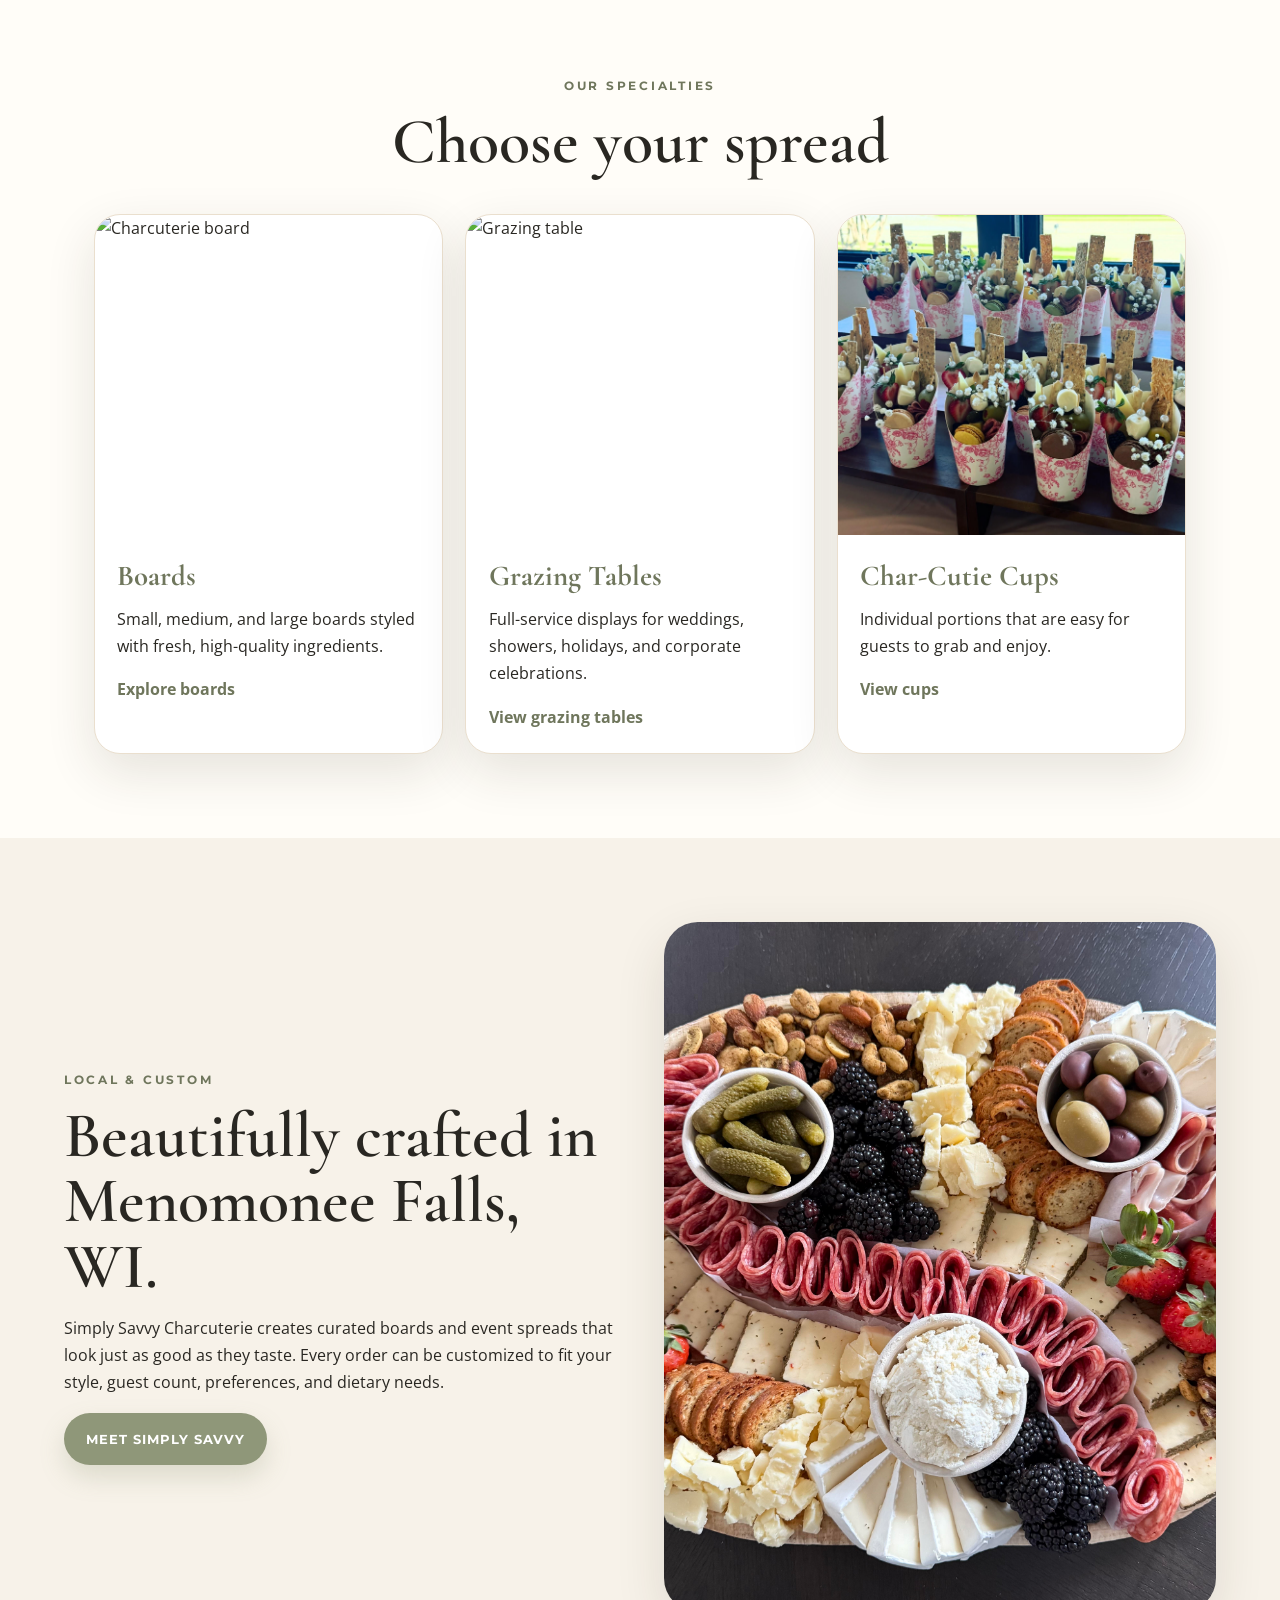
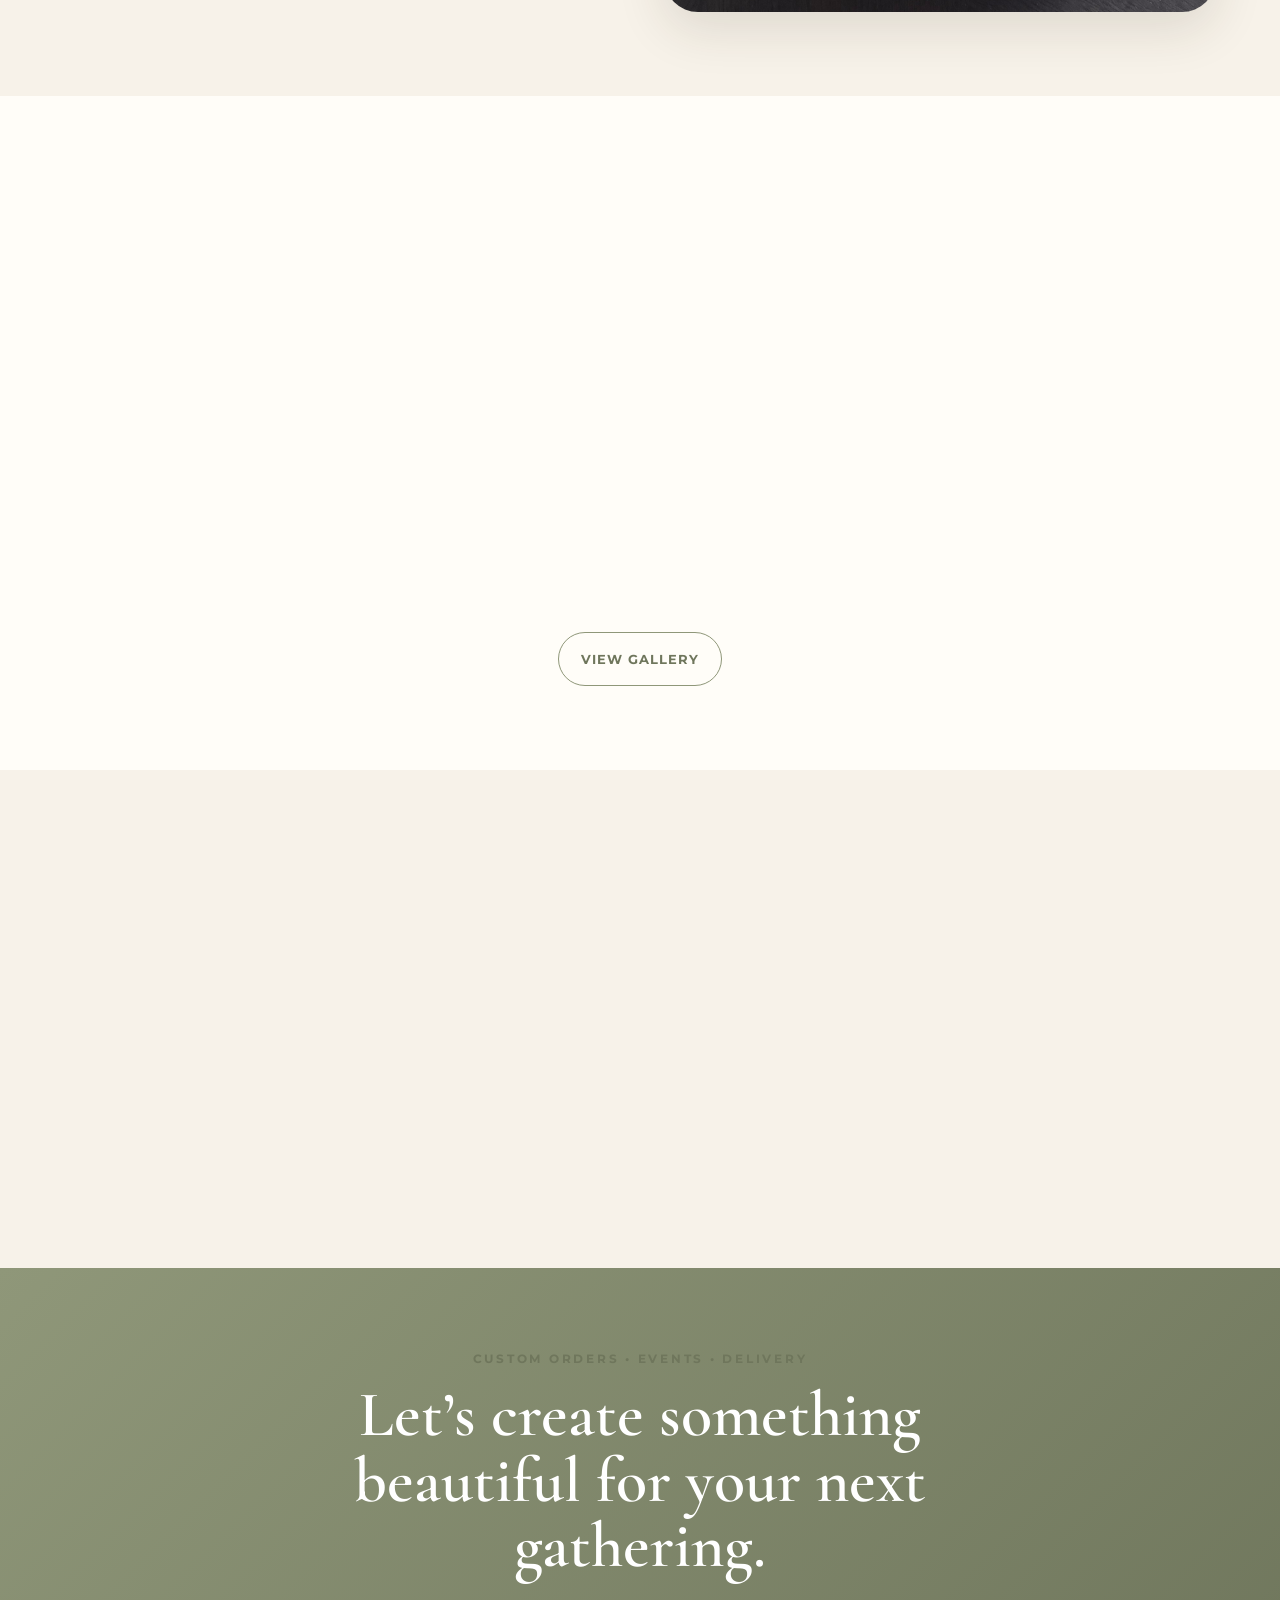
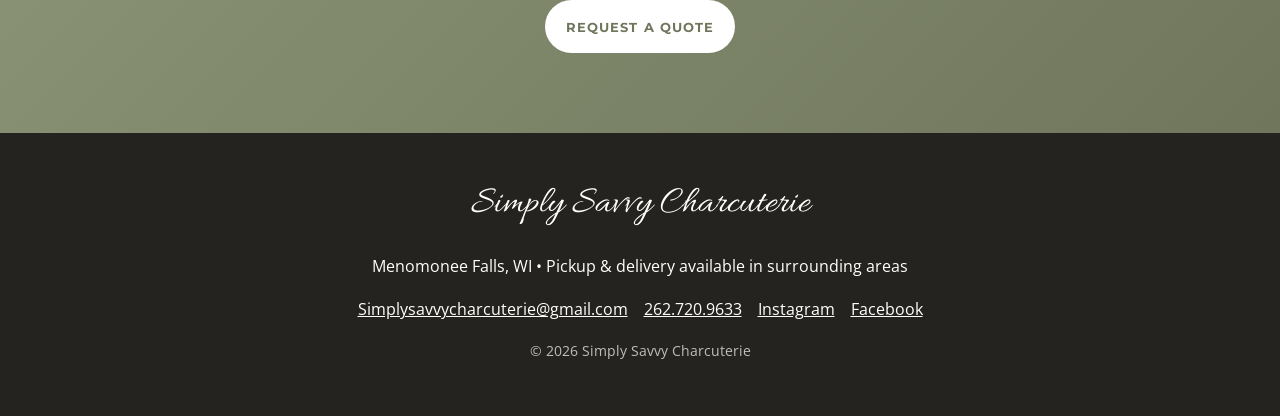
==== commit 2fb7dbd6: "Add files via upload Website redesign" ====
--- a/index.html
+++ b/index.html
@@ -1,421 +1,132 @@
-<!DOCTYPE html>
-<html lang="en">
-<head>
-  <!-- Google Analytics -->
-<script async src="https://www.googletagmanager.com/gtag/js?id=G-XXXXXXXXXX"></script>
-<script>
-  window.dataLayer = window.dataLayer || [];
-  function gtag(){dataLayer.push(arguments);}
-  gtag('js', new Date());
-  gtag('config', 'G-SJ7EQNNYXX');
-</script>
-
- <head>
-  <meta charset="UTF-8" />
-  <meta name="viewport" content="width=device-width, initial-scale=1.0" />
-  <title>Simply Savvy Charcuterie</title>
-  <link rel="icon" href="favicon.jpg" type="image/png">
-  <!-- other links like fonts etc. -->
-</head>
- <link rel="icon" href="favicon.jpg" type="image/png">
-
-  <meta charset="UTF-8" />
-  <meta name="viewport" content="width=device-width, initial-scale=1.0" />
-  <title>Simply Savvy Charcuterie</title>
-  <!-- Fonts -->
-  <link href="https://fonts.googleapis.com/css2?family=Playfair+Display:wght@600&family=Open+Sans&family=Montserrat:wght@500&family=Allura&display=swap" rel="stylesheet">
-  <style>
-    html {
-      scroll-behavior: smooth;
-    }
-
-    body {
-      margin: 0;
-      font-family: 'Open Sans', sans-serif;
-      background-color: #ffffff;
-      color: #333;
-    }
-
-   header {
-      background: url('assets/Banner Picture.png') center/cover no-repeat;
-      height: 70vh; /* you can adjust this shorter/taller */
-      display: flex;
-      flex-direction: column;
-      align-items: center;
-      justify-content: flex-start;
-      padding-top: 1rem; /* distance from top */
-      color: white;
-      text-align: center;
-      position: relative;
-    }
-
-
-   header img {
-      max-width: 600px;
-      margin-bottom: 0.5rem; /* tighten space between logo and tagline */
-    }
-
-header h1 {
-      font-family: 'Allura', cursive;
-      font-size: 3rem;
-      font-weight: 400;
-      margin: 0;
-    }
-
-
-    nav {
-      background-color: #9ca184;
-      padding: 1rem;
-      text-align: center;
-      position: sticky;
-      top: 0;
-      z-index: 1000;
-    }
-
-    nav a {
-      margin: 0 1rem;
-      color: white;
-      text-decoration: none;
-      font-weight: bold;
-    }
-
-    section {
-      padding: 4rem 1rem;
-      max-width: 1000px;
-      margin: auto;
-    }
-
-    h2 {
-      text-align: center;
-      font-family: 'Playfair Display', serif;
-      color: #9ca184;
-      margin-bottom: 2rem;
-      position: relative;
-    }
-
-    h2::after {
-      content: "";
-      display: block;
-      width: 60px;
-      height: 3px;
-      background: #9ca184;
-      margin: 0.5rem auto 0;
-    }
-
-    .menu-grid {
-      display: grid;
-      grid-template-columns: repeat(auto-fit, minmax(260px, 1fr));
-      gap: 2rem;
-    }
-
-    .menu-card {
-      border: 1px solid #e0e0e0;
-      border-radius: 10px;
-      padding: 1rem;
-      background-color: #fafafa;
-      text-align: center;
-      box-shadow: 0 4px 10px rgba(0, 0, 0, 0.05);
-      transition: transform 0.3s ease;
-    }
-
-    .menu-card:hover {
-      transform: translateY(-5px);
-    }
-
-    .menu-card h3 {
-      text-align: center;
-      margin-bottom: 1rem;
-    }
-
-    .menu-card img {
-      width: 200px;
-      height: 150px;
-      object-fit: cover;
-      border-radius: 10px;
-      margin-bottom: 1rem;
-    }
-
-    form {
-      display: flex;
-      flex-direction: column;
-      gap: 1rem;
-      max-width: 600px;
-      margin: auto;
-    }
-
-    input, textarea, button {
-      padding: 0.75rem;
-      border: 1px solid #ccc;
-      border-radius: 5px;
-    }
-
-    button {
-      background-color: #9ca184;
-      color: white;
-      border: none;
-      cursor: pointer;
-      font-weight: bold;
-      transition: background-color 0.3s ease, transform 0.2s;
-    }
-
-    button:hover {
-      background-color: #8d9473;
-      transform: scale(1.02);
-    }
-
-    .announcement {
-      text-align: center;
-      font-weight: bold;
-      color: #555;
-      font-size: 1rem;
-      margin: 2rem 0;
-    }
-
-    .testimonial {
-      text-align: center;
-      font-style: italic;
-      color: #777;
-      margin: 3rem auto 0;
-    }
-
-    .back-to-top {
-      position: fixed;
-      bottom: 20px;
-      right: 20px;
-      background-color: #9ca184;
-      color: white;
-      border: none;
-      border-radius: 50%;
-      padding: 0.5rem 0.7rem;
-      cursor: pointer;
-      font-size: 1.2rem;
-      box-shadow: 0 2px 5px rgba(0, 0, 0, 0.2);
-      z-index: 999;
-    }
-
-    footer {
-      background-color: #f5f5f5;
-      text-align: center;
-      padding: 2rem 1rem;
-      font-size: 0.9rem;
-    }
-
-    .social-icons {
-      margin-top: 1rem;
-      display: flex;
-      justify-content: center;
-      gap: 15px;
-    }
-
-    .social-icons img {
-      width: 28px;
-      height: 28px;
-      transition: transform 0.2s;
-      filter: grayscale(100%);
-    }
-
-    .social-icons img:hover {
-      transform: scale(1.1);
-    }
-
-    .tagline {
-      font-family: 'Allura', cursive;
-      font-size: 3rem;
-      color: white;
-      margin-top: 0.5rem;
-      margin-bottom: 0;
-    }
-
-    @media (max-width: 768px) {
-  header {
-    height: auto;
-    padding-top: 2rem;
-    padding-bottom: 2rem;
-  }
-
-  header img {
-    width: 80%;
-    max-width: 350px;
-    margin-bottom: 0.5rem;
-  }
-
-  .tagline {
-    font-size: 2rem;
-    padding: 0 1rem;
-  }
-
-  nav {
-    padding: 0.5rem;
-  }
-
-  nav a {
-  display: inline-block;
-  margin: 0 0.5rem;
-  font-size: 0.9rem;
-  }
-
-  section {
-    padding: 2rem 1rem;
-  }
-
-  h2 {
-    font-size: 1.75rem;
-  }
-
-  .menu-grid {
-    grid-template-columns: 1fr; /* stack cards vertically */
-  }
-
-  .menu-card img {
-    width: 100%;
-    height: auto;
-  }
-
-  .menu-card {
-    padding: 1rem;
-  }
-
-  form {
-    padding: 0 1rem;
-  }
-
-  .back-to-top {
-    font-size: 1rem;
-    padding: 0.4rem 0.6rem;
-    bottom: 15px;
-    right: 15px;
-  }
- .section-divider {
-    display: block;
-    margin: 1.5rem auto 2rem;
-    width: 300px;       /* ⬅️ increase for longer look */
-    height: auto;
-    max-height: 25px;           /* make it thinner */ 
-    opacity: 0.7;
-    object-fit: contain;
-
-  }
-
-
-  </style>
-</head>
-<body>
-  <header>
-    <img src="assets/White Logo SS.png" alt="Simply Savvy Charcuterie Logo" />
-     
-  </header>
-
-  <nav>
-    <a href="#about">About</a>
-    <a href="#menu">Menu</a>
-    <a href="#contact">Contact</a>
-  </nav>
-
-  <section id="about">
-    <h2>About Simply Savvy</h2>
-    <p style="text-align:center;">Located in Menomonee Falls, WI, Simply Savvy Charcuterie is your local destination for beautifully crafted grazing boards and custom charcuterie options. Whether it's for a wedding, a special event, or simply an indulgent evening, we focus on blending fresh, high-quality ingredients with a curated aesthetic that’s as pleasing to the eyes as it is to the tastebuds.<br><br>We believe that every gathering deserves a touch of elegance, which is why we offer a variety of options—each designed to elevate your experience. From our Char-Cutie Cups to the impressive grazing tables, Simply Savvy is here to make your occasion unforgettable.<br><br>Let us create something beautiful for you to savor.</p>
-  </section>
-
-  <div class="announcement">Pickup & delivery available in Menomonee Falls and surrounding areas.</div>
-
-  <section id="menu">
-    <h2>Menu</h2>
-    <div class="menu-grid">
-      <div class="menu-card">
-        <h3>Char-Cutie Cups</h3>
-        <img src="assets/pink cup.jpg" alt="pink cup">
-        <p><strong>$10 per Cup</strong></p>
-        <p><strong>Discount pricing for bulk orders!</strong></p>
-      </div>
-      <div class="menu-card">
-        <h3>Small Board (2–4)</h3>
-        <img src="assets/Small board 2.jpg" alt="Small Board 2">
-        <p><strong>$60</strong></p>
-      </div>
-      <div class="menu-card">
-        <h3>Medium Board (6-8)</h3>
-        <img src="assets/medium 3.jpg" alt="medium 3">
-        <p><strong>$105</strong></p>
-      </div>
-      <div class="menu-card">
-        <h3>Large Board (10-12)</h3>
-        <img src="assets/Large.jpg" alt="Large">
-        <p><strong>$160</strong></p>
-      </div>
-      <div class="menu-card">
-        <h3>Brunch Board</h3>
-        <img src="assets/brunch new.jpg" alt="Brunch Board">
-        <p><strong>Custom Quote</strong></p>
-      </div>
-      <div class="menu-card">
-        <h3>Letter or Number Board</h3>
-        <img src="assets/Letter new.jpg" alt="Letter">
-        <p><strong>Custom Quote</strong></p>
-      </div>
-      <div class="menu-card">
-        <h3>Grazing Table</h3>
-        <img src="assets/Grazing.jpg" alt="Grazing">
-        <p><strong>Custom Quote</strong></p>
-      </div>
-      <div class="menu-card">
-        <h3>Specialty Board</h3>
-        <img src="assets/Special new.jpg" alt="Specialty">
-        <p><strong>Custom Quote</strong></p>
-      </div>
-    </div>
-  </section>
-
- <div class="testimonial">★★★★★<br>"Simply Savvy Charcuterie was PERFECT for my baby shower! The cups were a hit and they even offered gluten free cups for a few of our guests. Savannah’s communication was great, making coordination a breeze. I highly recommend Simply Savvy Charcuterie to anyone looking for beautiful and high quality charcuterie at their next event! Thanks again, Savannah!"</div>
-
-  <div class="testimonial">★★★★★<br>"Savannah did an amazing job on the grazing table for my company holiday party! Everyone was so impressed with the table. All the food was delicious and fresh. I would highly recommend her and will use her again!"</div>
-  <div class="testimonial">★★★★★<br>"Savannah does such an amazing job and pays so much attention to detail. If you need a tasty, personalized, themed board or snack, she will not disappoint. She's so accommodating and easy to work with. I cannot recommend enough!</div>
-
-  <section id="events">
-  <h2>Events & More</h2>
-  <p style="text-align:center;">
-    Simply Savvy Charcuterie isn’t just about boards—we also craft fresh fruit platters and vibrant veggie trays that elevate any event.
-<br><br>
-We cater to all kinds of gatherings, including wedding showers, baby showers, brunches, luncheons, birthdays, corporate events, and more.
-<br><br>
-Our boards are fully customizable to fit your style, preferences, and dietary needs. We’re happy to accommodate allergies, dietary restrictions, and special requests, just let us know!
-<br><br>
-Let us help you create something beautiful (and delicious) for your next celebration.
-  </p>
-</section>
-
-  <section id="contact">
-    <h2>Contact</h2>
-    <form name="contact" method="POST" data-netlify="true" action="/thank-you.html">
-  <input type="hidden" name="form-name" value="contact" />
-  
-  <input type="text" name="name" placeholder="Your Name" required />
-  <input type="email" name="email" placeholder="Your Email" required />
-  <textarea name="message" placeholder="Tell us about your event or request" rows="5" required></textarea>
-  
-  <button type="submit">Request a Quote</button>
-</form>
-
-
-    <p style="text-align:center; margin-top: 2rem;">Email: Simplysavvycharcuterie@gmail.com<br>Phone: 262.720.9633</p>
-  </section>
-
-  <footer>
-    &copy; 2025 Simply Savvy Charcuterie – Menomonee Falls, WI
-    <div class="social-icons">
-      <a href="https://www.instagram.com/simplysavvycharcuterie/" target="_blank">
-        <img src="https://cdn-icons-png.flaticon.com/512/2111/2111463.png" alt="Instagram" />
-      </a>
-      <a href="https://www.facebook.com/people/Simply-Savvy-Charcuterie/61576973744688/" target="_blank">
-        <img src="https://cdn-icons-png.flaticon.com/512/733/733547.png" alt="Facebook" />
-      </a>
-    </div>
-  </footer>
-
-  <button class="back-to-top" onclick="window.scrollTo({ top: 0, behavior: 'smooth' })">↑</button>
-</body>
-</html>
-
-
-
-
-
+<!DOCTYPE html>
+<html lang="en">
+<head>
+  <meta charset="UTF-8" />
+  <meta name="viewport" content="width=device-width, initial-scale=1.0" />
+  <link rel="icon" href="favicon.jpg" type="image/png" />
+  <link href="https://fonts.googleapis.com/css2?family=Allura&family=Cormorant+Garamond:wght@500;600;700&family=Montserrat:wght@400;500;600;700&family=Open+Sans:wght@400;500;600&display=swap" rel="stylesheet" />
+  <link rel="stylesheet" href="styles.css" />
+  <script async src="https://www.googletagmanager.com/gtag/js?id=G-SJ7EQNNYXX"></script>
+  <script>
+    window.dataLayer = window.dataLayer || [];
+    function gtag(){dataLayer.push(arguments);}
+    gtag('js', new Date());
+    gtag('config', 'G-SJ7EQNNYXX');
+  </script>
+
+  <title>Simply Savvy Charcuterie | Luxury Charcuterie in Menomonee Falls WI</title>
+  <meta name="description" content="Custom charcuterie boards, grazing tables, Char-Cutie Cups, brunch boards, and event catering in Menomonee Falls, Wisconsin." />
+</head>
+<body>
+
+  <nav class="site-nav">
+    <a class="brand" href="index.html">Simply Savvy</a>
+    <button class="nav-toggle" aria-label="Toggle navigation" onclick="document.body.classList.toggle('nav-open')">☰</button>
+    <div class="nav-links">
+      <a href="index.html">Home</a>
+      <a href="boards.html">Boards</a>
+      <a href="grazing.html">Grazing Tables</a>
+      <a href="gallery.html">Gallery</a>
+      <a href="about.html">About</a>
+      <a class="nav-cta" href="contact.html">Request a Quote</a>
+    </div>
+  </nav>
+
+
+  <header class="hero home-hero">
+    <div class="hero-overlay"></div>
+    <div class="hero-inner reveal">
+      <img class="hero-logo" src="assets/White Logo SS.png" alt="Simply Savvy Charcuterie Logo" />
+      <p class="eyebrow">Menomonee Falls, Wisconsin</p>
+      <h1>Elevated charcuterie for every occasion.</h1>
+      <p class="hero-copy">Custom boards, grazing tables, Char-Cutie Cups, brunch boards, and beautiful event spreads made to impress.</p>
+      <div class="button-row">
+        <a class="btn primary" href="boards.html">View Boards</a>
+        <a class="btn light" href="contact.html">Request a Quote</a>
+      </div>
+    </div>
+  </header>
+
+  <section class="section intro-strip reveal">
+    <p class="script">simply beautiful, simply delicious</p>
+    <h2>Designed for showers, weddings, brunches, birthdays, corporate events, and cozy nights in.</h2>
+  </section>
+
+  <section class="section">
+    <div class="section-heading reveal">
+      <p class="eyebrow dark">Our specialties</p>
+      <h2>Choose your spread</h2>
+    </div>
+    <div class="feature-cards">
+      <article class="feature-card reveal">
+        <img src="assets/Small board 2.jpg" alt="Charcuterie board" />
+        <div><h3>Boards</h3><p>Small, medium, and large boards styled with fresh, high-quality ingredients.</p><a href="boards.html">Explore boards</a></div>
+      </article>
+      <article class="feature-card reveal">
+        <img src="assets/Grazing.jpg" alt="Grazing table" />
+        <div><h3>Grazing Tables</h3><p>Full-service displays for weddings, showers, holidays, and corporate celebrations.</p><a href="grazing.html">View grazing tables</a></div>
+      </article>
+      <article class="feature-card reveal">
+        <img src="assets/pink cup.jpg" alt="Char-Cutie Cups" />
+        <div><h3>Char-Cutie Cups</h3><p>Individual portions that are easy for guests to grab and enjoy.</p><a href="boards.html#cups">View cups</a></div>
+      </article>
+    </div>
+  </section>
+
+  <section class="section split-section cream">
+    <div class="split reveal">
+      <div>
+        <p class="eyebrow dark">Local & custom</p>
+        <h2>Beautifully crafted in Menomonee Falls, WI.</h2>
+        <p>Simply Savvy Charcuterie creates curated boards and event spreads that look just as good as they taste. Every order can be customized to fit your style, guest count, preferences, and dietary needs.</p>
+        <a class="btn primary" href="about.html">Meet Simply Savvy</a>
+      </div>
+      <img src="assets/medium 3.jpg" alt="Medium charcuterie board" />
+    </div>
+  </section>
+
+  <section class="section">
+    <div class="section-heading reveal">
+      <p class="eyebrow dark">A little peek</p>
+      <h2>Gallery preview</h2>
+    </div>
+    <div class="gallery-preview reveal">
+      <img src="assets/pink cup.jpg" alt="Charcuterie cups" />
+      <img src="assets/Small board 2.jpg" alt="Small board" />
+      <img src="assets/Grazing.jpg" alt="Grazing table" />
+      <img src="assets/brunch new.jpg" alt="Brunch board" />
+    </div>
+    <div class="center"><a class="btn outline" href="gallery.html">View Gallery</a></div>
+  </section>
+
+  <section class="section testimonials cream">
+    <div class="section-heading reveal"><p class="eyebrow dark">Kind words</p><h2>What customers are saying</h2></div>
+    <div class="testimonial-grid reveal">
+      <div class="testimonial"><div class="stars">★★★★★</div><p>“Simply Savvy Charcuterie was PERFECT for my baby shower! The cups were a hit and they even offered gluten free cups.”</p></div>
+      <div class="testimonial"><div class="stars">★★★★★</div><p>“Savannah did an amazing job on the grazing table for my company holiday party! Everyone was so impressed.”</p></div>
+      <div class="testimonial"><div class="stars">★★★★★</div><p>“Savannah pays so much attention to detail. If you need a tasty, personalized board or snack, she will not disappoint.”</p></div>
+    </div>
+  </section>
+
+
+  <section class="final-cta">
+    <p class="eyebrow dark">Custom orders • events • delivery</p>
+    <h2>Let’s create something beautiful for your next gathering.</h2>
+    <a class="btn light" href="contact.html">Request a Quote</a>
+  </section>
+  <footer class="site-footer">
+    <div class="footer-brand">Simply Savvy Charcuterie</div>
+    <p>Menomonee Falls, WI • Pickup & delivery available in surrounding areas</p>
+    <div class="footer-links">
+      <a href="mailto:Simplysavvycharcuterie@gmail.com">Simplysavvycharcuterie@gmail.com</a>
+      <a href="tel:2627209633">262.720.9633</a>
+      <a href="https://www.instagram.com/simplysavvycharcuterie/" target="_blank" rel="noopener">Instagram</a>
+      <a href="https://www.facebook.com/people/Simply-Savvy-Charcuterie/61576973744688/" target="_blank" rel="noopener">Facebook</a>
+    </div>
+    <p class="copyright">© 2026 Simply Savvy Charcuterie</p>
+  </footer>
+  <button class="back-to-top" onclick="window.scrollTo({ top: 0, behavior: 'smooth' })" aria-label="Back to top">↑</button>
+  <script src="script.js"></script>
+
+</body>
+</html>
--- a/styles.css
+++ b/styles.css
@@ -0,0 +1,3 @@
+
+:root{--sage:#8f9779;--sage-dark:#6f765c;--cream:#f7f2e9;--ivory:#fffdf8;--champagne:#d6b47d;--ink:#292722;--muted:#706d64;--line:#eadfce;--shadow:0 18px 50px rgba(50,42,28,.12)}
+*{box-sizing:border-box}html{scroll-behavior:smooth}body{margin:0;font-family:'Open Sans',sans-serif;background:var(--ivory);color:var(--ink);line-height:1.7}img{max-width:100%;display:block}a{color:inherit}.site-nav{position:sticky;top:0;z-index:1000;display:flex;justify-content:space-between;align-items:center;padding:.9rem 5%;background:rgba(255,253,248,.92);backdrop-filter:blur(14px);border-bottom:1px solid rgba(234,223,206,.75)}.brand{font-family:'Allura',cursive;font-size:2.35rem;color:var(--sage-dark);text-decoration:none;line-height:1}.nav-links{display:flex;align-items:center;gap:1.1rem}.nav-links a{font-family:'Montserrat',sans-serif;font-size:.78rem;letter-spacing:.12em;text-transform:uppercase;text-decoration:none;font-weight:700;color:var(--ink)}.nav-links a:hover{color:var(--sage-dark)}.nav-cta{background:var(--sage);color:#fff!important;border-radius:999px;padding:.78rem 1rem;box-shadow:0 10px 22px rgba(143,151,121,.25)}.nav-toggle{display:none;background:transparent;border:0;font-size:1.7rem;color:var(--sage-dark)}.hero,.page-hero{position:relative;min-height:78vh;display:grid;place-items:center;text-align:center;color:#fff;padding:6rem 1rem;background-size:cover;background-position:center}.home-hero{background-image:url('assets/Banner Picture.png')}.boards-hero{background-image:url('assets/Large.jpg')}.grazing-hero{background-image:url('assets/Grazing.jpg')}.gallery-hero{background-image:url('assets/medium 3.jpg')}.about-hero{background-image:url('assets/Small board 2.jpg')}.contact-hero{background-image:url('assets/brunch new.jpg')}.hero-overlay{position:absolute;inset:0;background:linear-gradient(115deg,rgba(22,20,17,.62),rgba(22,20,17,.28),rgba(143,151,121,.28))}.hero-inner,.page-inner{position:relative;max-width:850px;z-index:1}.hero-logo{width:min(540px,86vw);margin:0 auto 1rem}.eyebrow{margin:0 0 .8rem;font-family:'Montserrat',sans-serif;font-size:.78rem;font-weight:700;letter-spacing:.22em;text-transform:uppercase;color:#fff}.eyebrow.dark{color:var(--sage-dark)}h1,h2,h3{font-family:'Cormorant Garamond',serif;line-height:1.02}h1{font-size:clamp(3rem,8vw,6.6rem);font-weight:600;margin:.2rem 0 1rem}h2{font-size:clamp(2.4rem,5vw,4.4rem);font-weight:600;margin:.2rem 0 1rem}h3{font-size:1.8rem;margin:.2rem 0 .55rem;color:var(--sage-dark)}.hero-copy,.page-inner p{font-size:1.08rem;max-width:680px;margin:0 auto 1.7rem;color:rgba(255,255,255,.95)}.button-row{display:flex;justify-content:center;gap:.9rem;flex-wrap:wrap}.btn{display:inline-flex;align-items:center;justify-content:center;border-radius:999px;padding:.95rem 1.35rem;text-decoration:none;font-family:'Montserrat',sans-serif;font-weight:700;font-size:.82rem;letter-spacing:.08em;text-transform:uppercase;border:0;cursor:pointer}.btn.primary{background:var(--sage);color:#fff;box-shadow:0 12px 24px rgba(143,151,121,.25)}.btn.light{background:#fff;color:var(--sage-dark)}.btn.outline{background:transparent;border:1px solid var(--sage);color:var(--sage-dark)}.section{padding:5.25rem 5%;max-width:1220px;margin:auto}.section.cream,.cream{background:var(--cream);max-width:none}.section-heading{text-align:center;max-width:760px;margin:0 auto 2.5rem}.intro-strip{text-align:center;max-width:920px;padding-top:4rem;padding-bottom:4rem}.intro-strip h2{font-size:clamp(2rem,4vw,3.5rem)}.script{font-family:'Allura',cursive;color:var(--champagne);font-size:2.4rem;margin:0}.center,.center-text{text-align:center}.feature-cards,.cards{display:grid;grid-template-columns:repeat(3,1fr);gap:1.4rem}.feature-card,.price-card,.mini-card,.testimonial,.contact-form,.contact-box,.details-grid>div{background:#fff;border:1px solid var(--line);border-radius:26px;box-shadow:var(--shadow);overflow:hidden}.feature-card img{height:320px;width:100%;object-fit:cover}.feature-card div,.price-card div,.mini-card{padding:1.4rem}.feature-card a{color:var(--sage-dark);font-weight:700;text-decoration:none}.split{display:grid;grid-template-columns:1fr 1fr;gap:3rem;align-items:center;max-width:1180px;margin:auto}.split img{border-radius:34px;box-shadow:var(--shadow);aspect-ratio:4/5;object-fit:cover;width:100%}.gallery-preview{display:grid;grid-template-columns:repeat(4,1fr);gap:1rem;margin-bottom:2rem}.gallery-preview img{height:280px;width:100%;object-fit:cover;border-radius:24px;box-shadow:var(--shadow)}.testimonial-grid,.details-grid{display:grid;grid-template-columns:repeat(3,1fr);gap:1.3rem;max-width:1120px;margin:auto}.testimonial{padding:1.5rem;font-style:italic}.stars{color:var(--champagne);font-style:normal;letter-spacing:.1em}.page-hero{min-height:55vh}.menu-layout{display:grid;grid-template-columns:repeat(2,1fr);gap:1.35rem}.price-card{display:grid;grid-template-columns:190px 1fr;align-items:center}.price-card img{height:100%;min-height:220px;width:100%;object-fit:cover}.price{font-weight:700;color:var(--sage-dark);font-size:1.05rem}.mini-card{text-align:center}.mini-card img{height:240px;width:100%;object-fit:cover;border-radius:18px;margin-bottom:1rem}.details-grid>div{padding:1.5rem;text-align:center}.luxury-gallery{display:grid;grid-template-columns:repeat(5,1fr);gap:1rem}.gallery-item{position:relative;overflow:hidden;border-radius:24px;background:var(--cream);box-shadow:var(--shadow);min-height:260px}.gallery-item img{width:100%;height:310px;object-fit:cover;transition:transform .4s ease}.gallery-item:hover img{transform:scale(1.04)}.gallery-item p{position:absolute;left:0;right:0;bottom:0;margin:0;padding:1rem;background:linear-gradient(transparent,rgba(0,0,0,.68));color:#fff;font-weight:700;text-align:center}.gallery-item.missing div{height:310px;display:grid;place-items:center;padding:1rem;text-align:center;color:var(--sage-dark)}.gallery-item.missing div:before{content:'Add photo to assets folder';}.note{text-align:center;color:var(--muted);margin-top:2rem}.narrow{max-width:820px}.narrow p{font-size:1.05rem}.contact-grid{display:grid;grid-template-columns:.9fr 1.1fr;gap:2rem;align-items:start}.contact-form{padding:2rem;display:grid;gap:1rem}.contact-form label{font-weight:700;color:var(--sage-dark)}input,textarea,select{width:100%;display:block;margin-top:.35rem;padding:.95rem;border:1px solid var(--line);border-radius:14px;font:inherit;background:#fffdf8;color:var(--ink)}.contact-box{padding:1rem 1.2rem;margin:1rem 0}.final-cta{background:linear-gradient(135deg,var(--sage),var(--sage-dark));color:#fff;text-align:center;padding:5rem 5%}.final-cta h2{max-width:800px;margin:.2rem auto 1.4rem}.site-footer{background:#25231f;color:#fff;text-align:center;padding:2.4rem 5%}.footer-brand{font-family:'Allura',cursive;font-size:2.4rem;color:#fff}.footer-links{display:flex;justify-content:center;gap:1rem;flex-wrap:wrap;margin:1rem 0}.footer-links a{color:#fff}.copyright{color:rgba(255,255,255,.7);font-size:.9rem}.back-to-top{position:fixed;right:18px;bottom:18px;background:var(--sage);color:#fff;border:0;border-radius:999px;width:44px;height:44px;font-size:1.2rem;cursor:pointer;box-shadow:0 10px 22px rgba(0,0,0,.18)}.reveal{opacity:0;transform:translateY(18px);transition:opacity .7s ease,transform .7s ease}.reveal.visible{opacity:1;transform:translateY(0)}@media(max-width:980px){.feature-cards,.cards,.testimonial-grid,.details-grid{grid-template-columns:1fr}.menu-layout{grid-template-columns:1fr}.luxury-gallery{grid-template-columns:repeat(2,1fr)}.gallery-preview{grid-template-columns:repeat(2,1fr)}.split,.contact-grid{grid-template-columns:1fr}.price-card{grid-template-columns:1fr}.price-card img{height:260px}.section{padding:4rem 1rem}}@media(max-width:760px){.nav-toggle{display:block}.nav-links{display:none;position:absolute;top:100%;left:0;right:0;background:var(--ivory);padding:1rem;flex-direction:column;border-bottom:1px solid var(--line)}.nav-open .nav-links{display:flex}.hero,.page-hero{min-height:66vh;padding:4.5rem 1rem}.page-hero{min-height:48vh}.feature-card img,.gallery-preview img,.gallery-item img{height:245px}.luxury-gallery{grid-template-columns:1fr}.footer-links{flex-direction:column}.brand{font-size:2rem}}
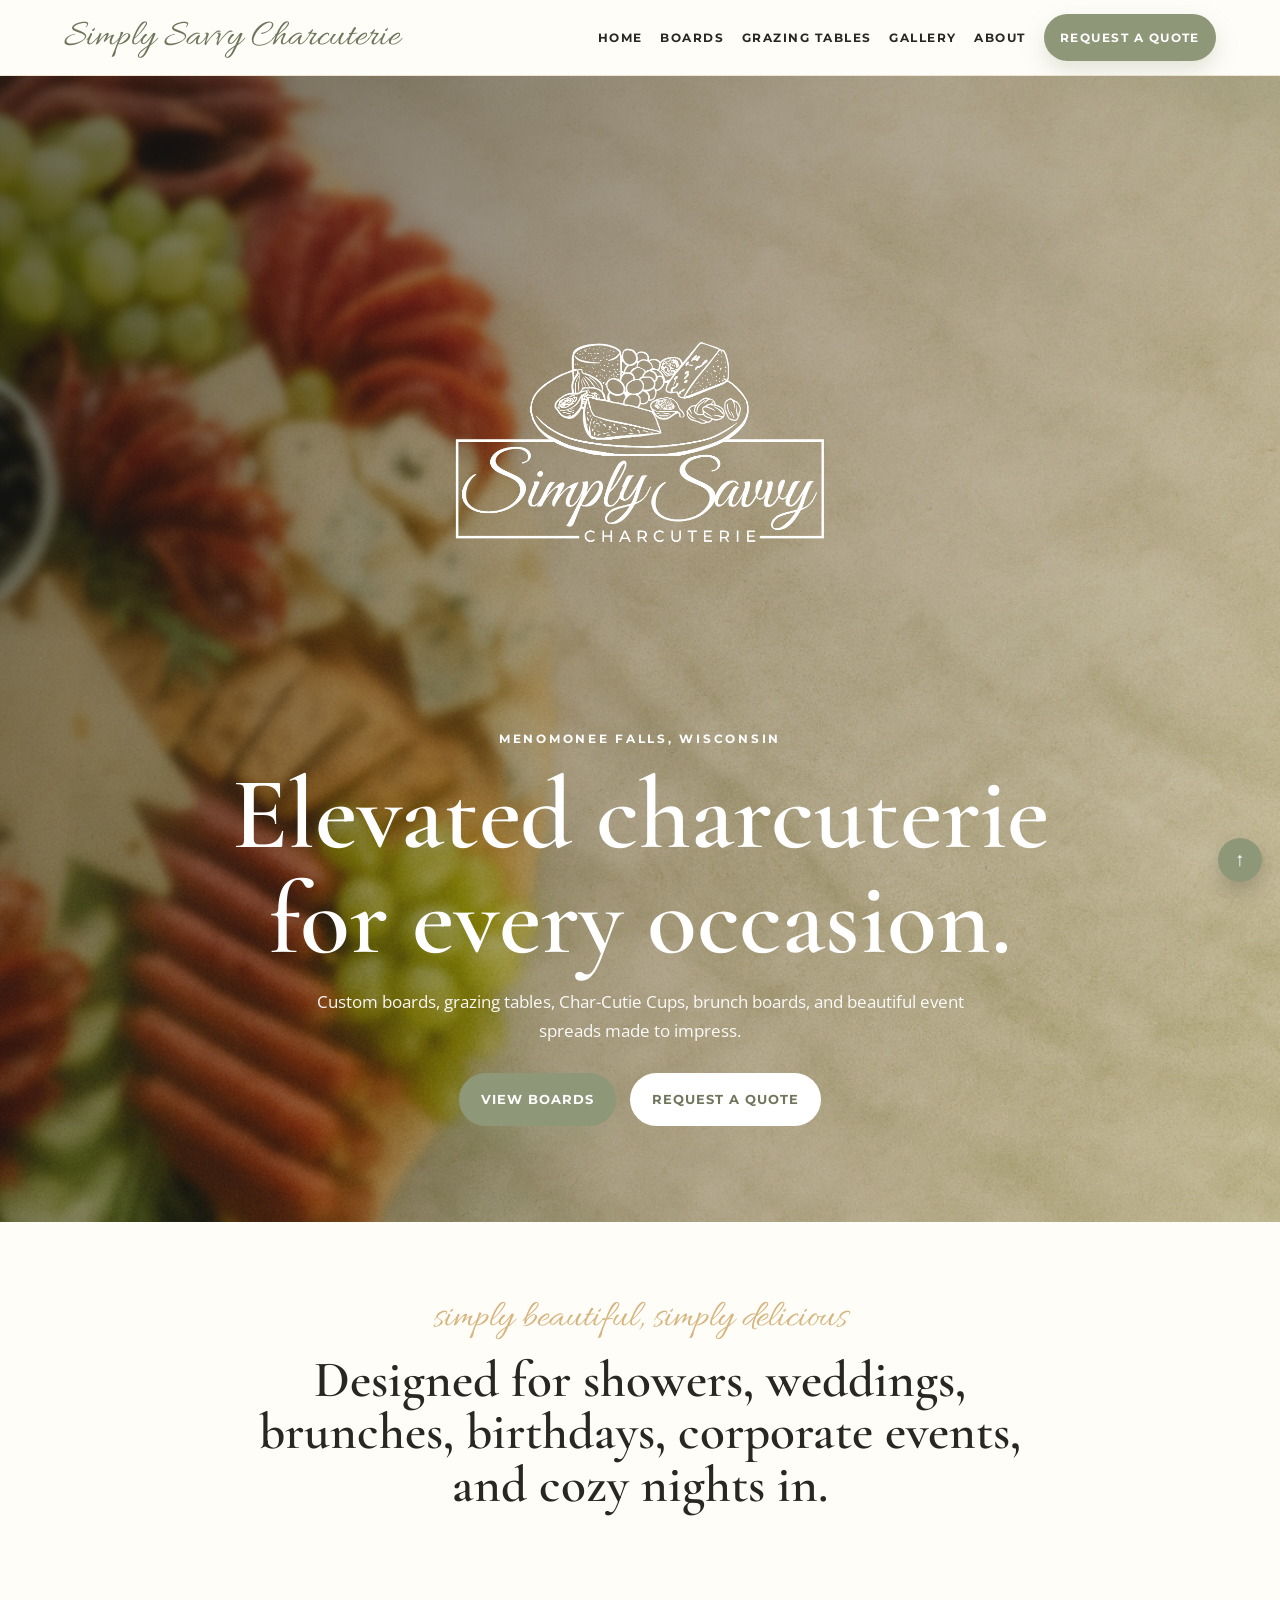
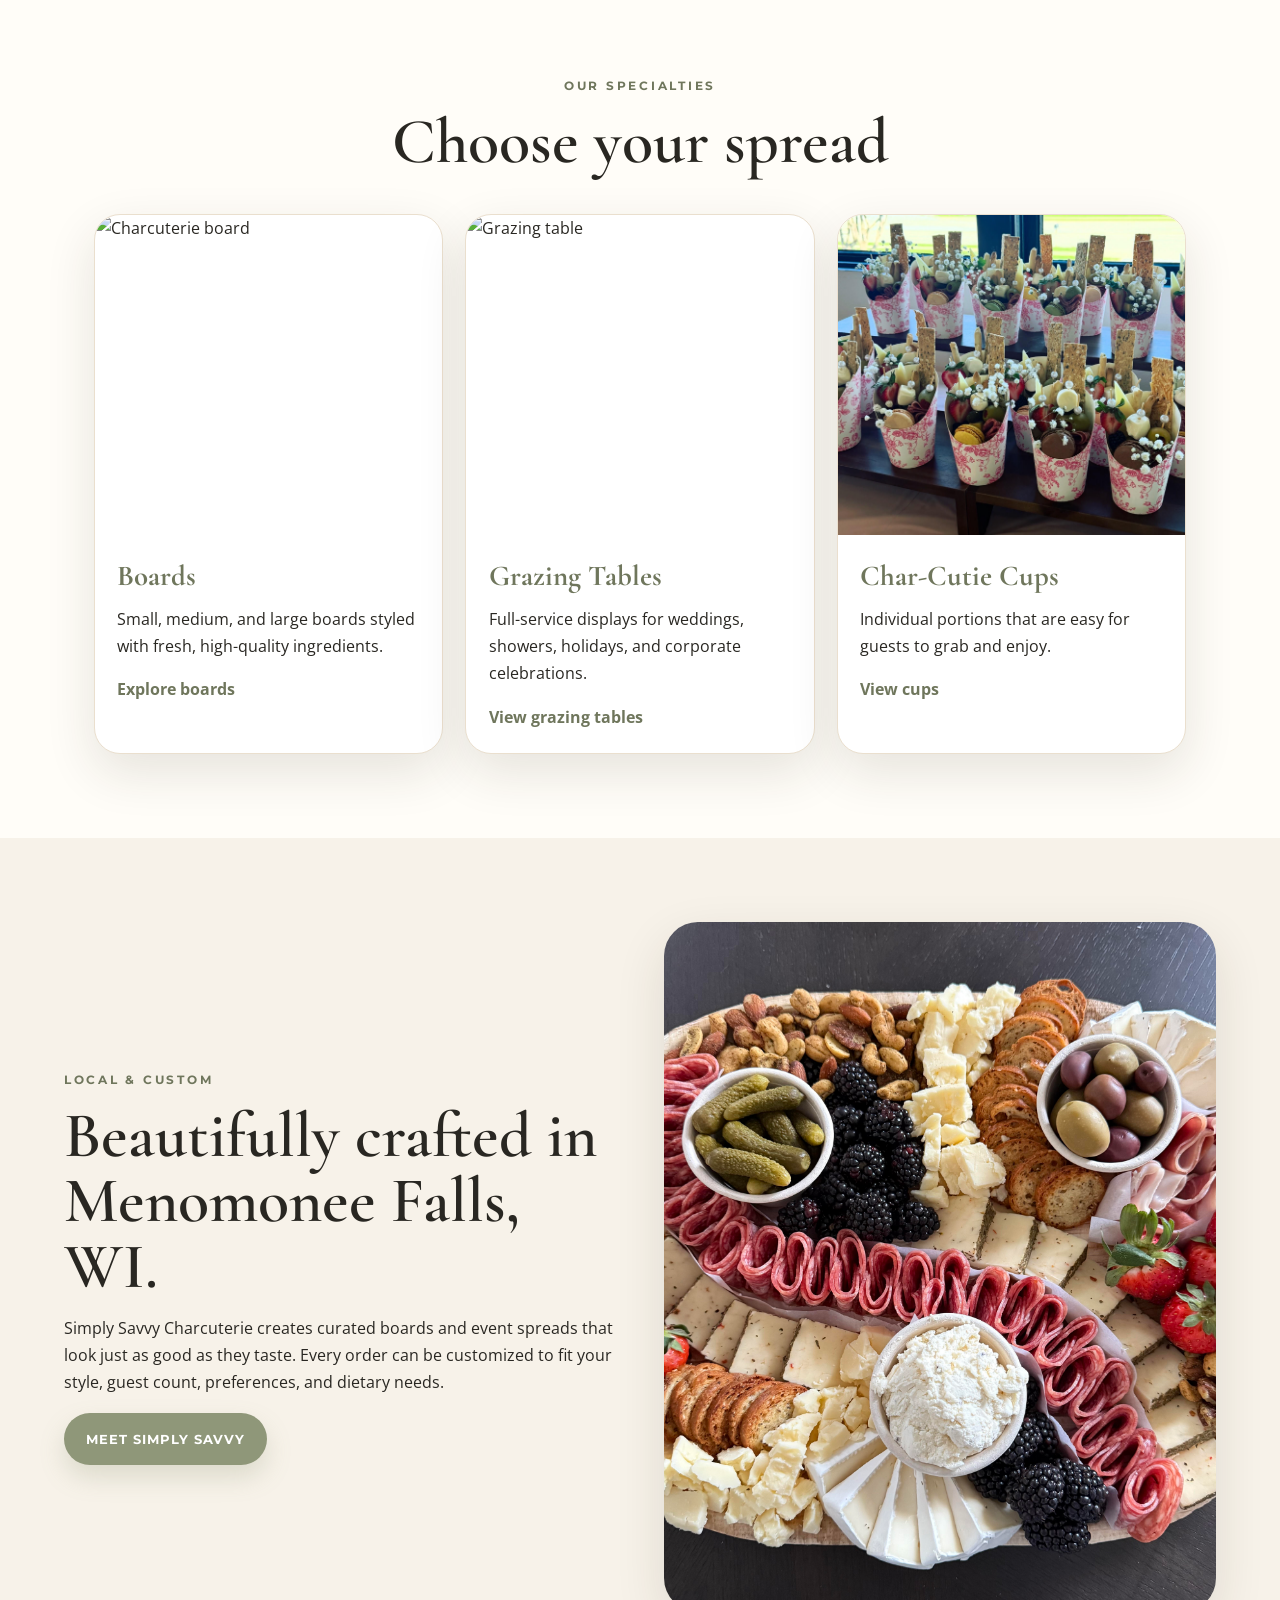
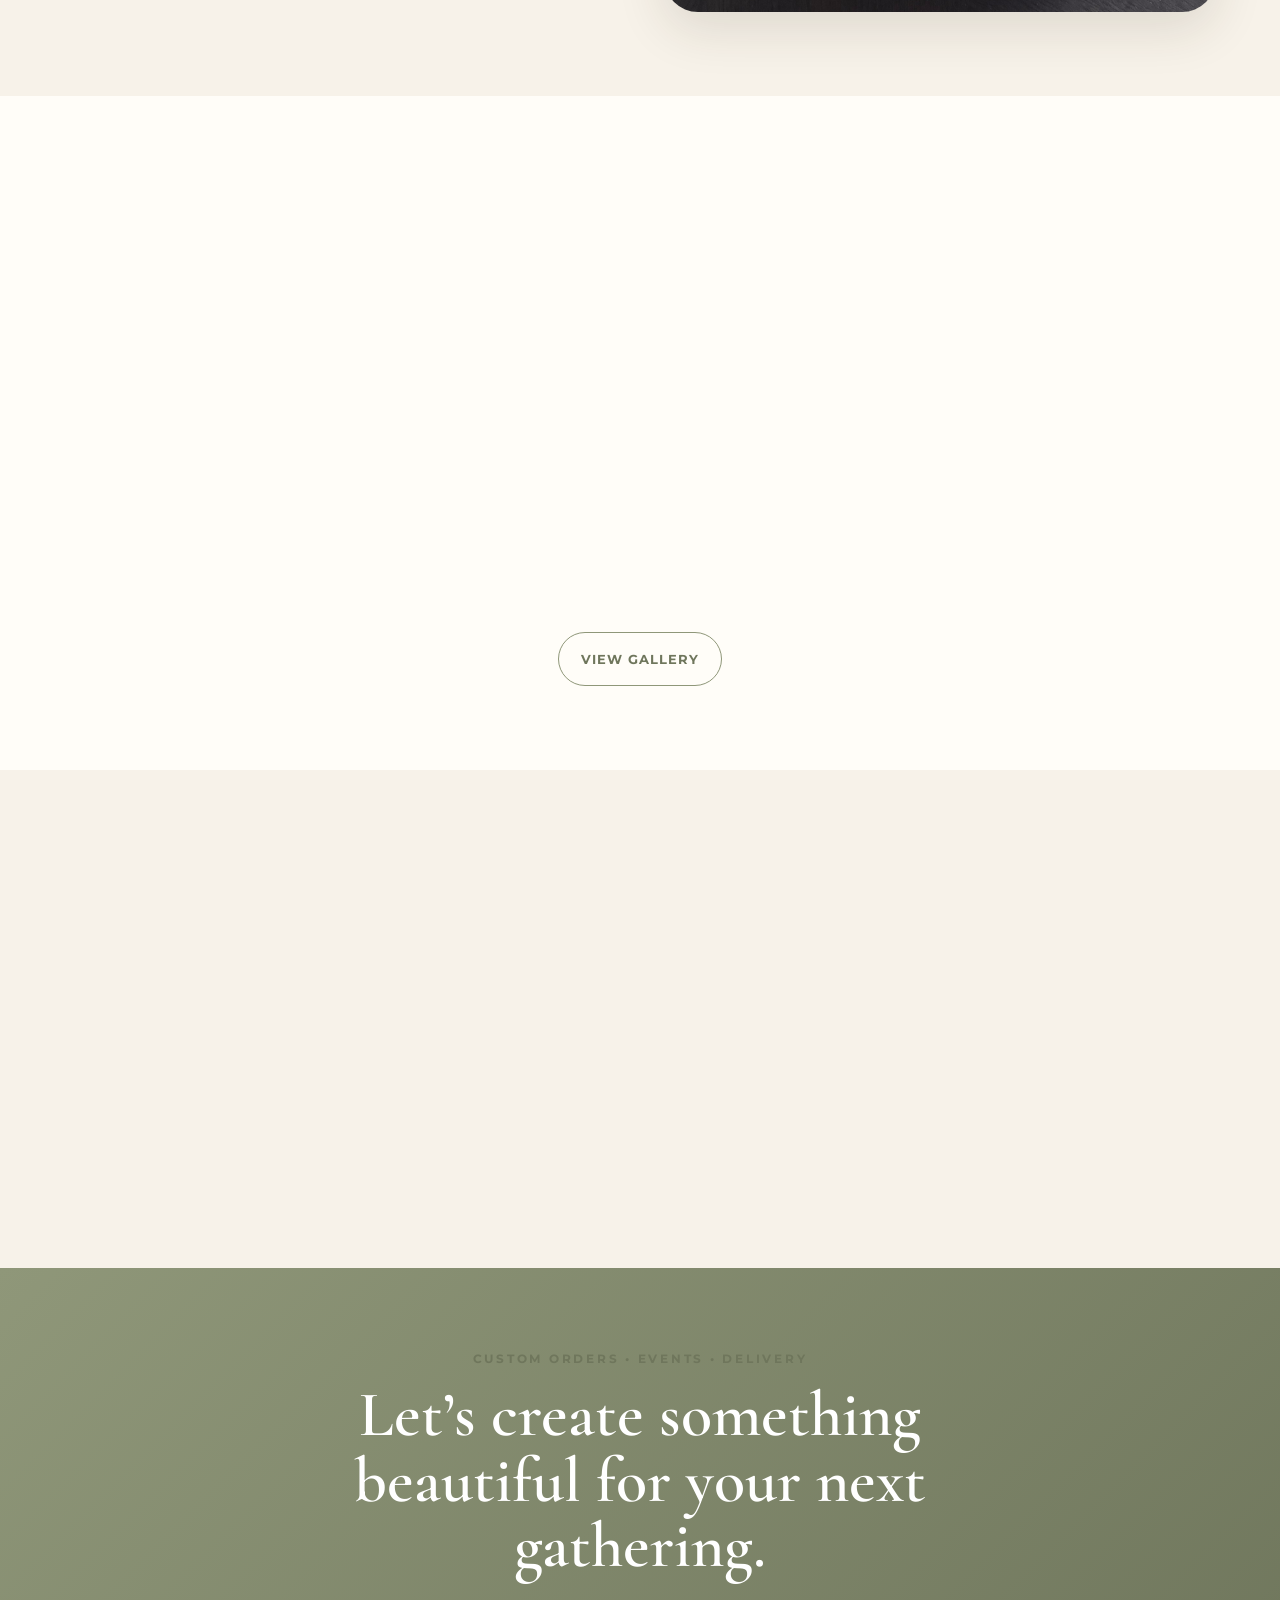
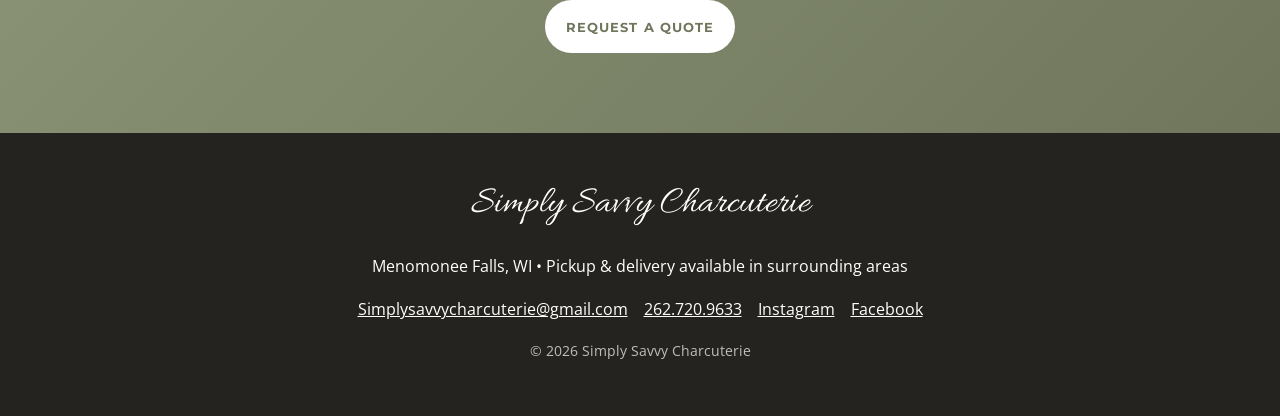
==== commit b905c38c: "Update index.html" ====
--- a/index.html
+++ b/index.html
@@ -20,7 +20,7 @@
 <body>
 
   <nav class="site-nav">
-    <a class="brand" href="index.html">Simply Savvy</a>
+    <a class="brand" href="index.html">Simply Savvy Charcuterie</a>
     <button class="nav-toggle" aria-label="Toggle navigation" onclick="document.body.classList.toggle('nav-open')">☰</button>
     <div class="nav-links">
       <a href="index.html">Home</a>
